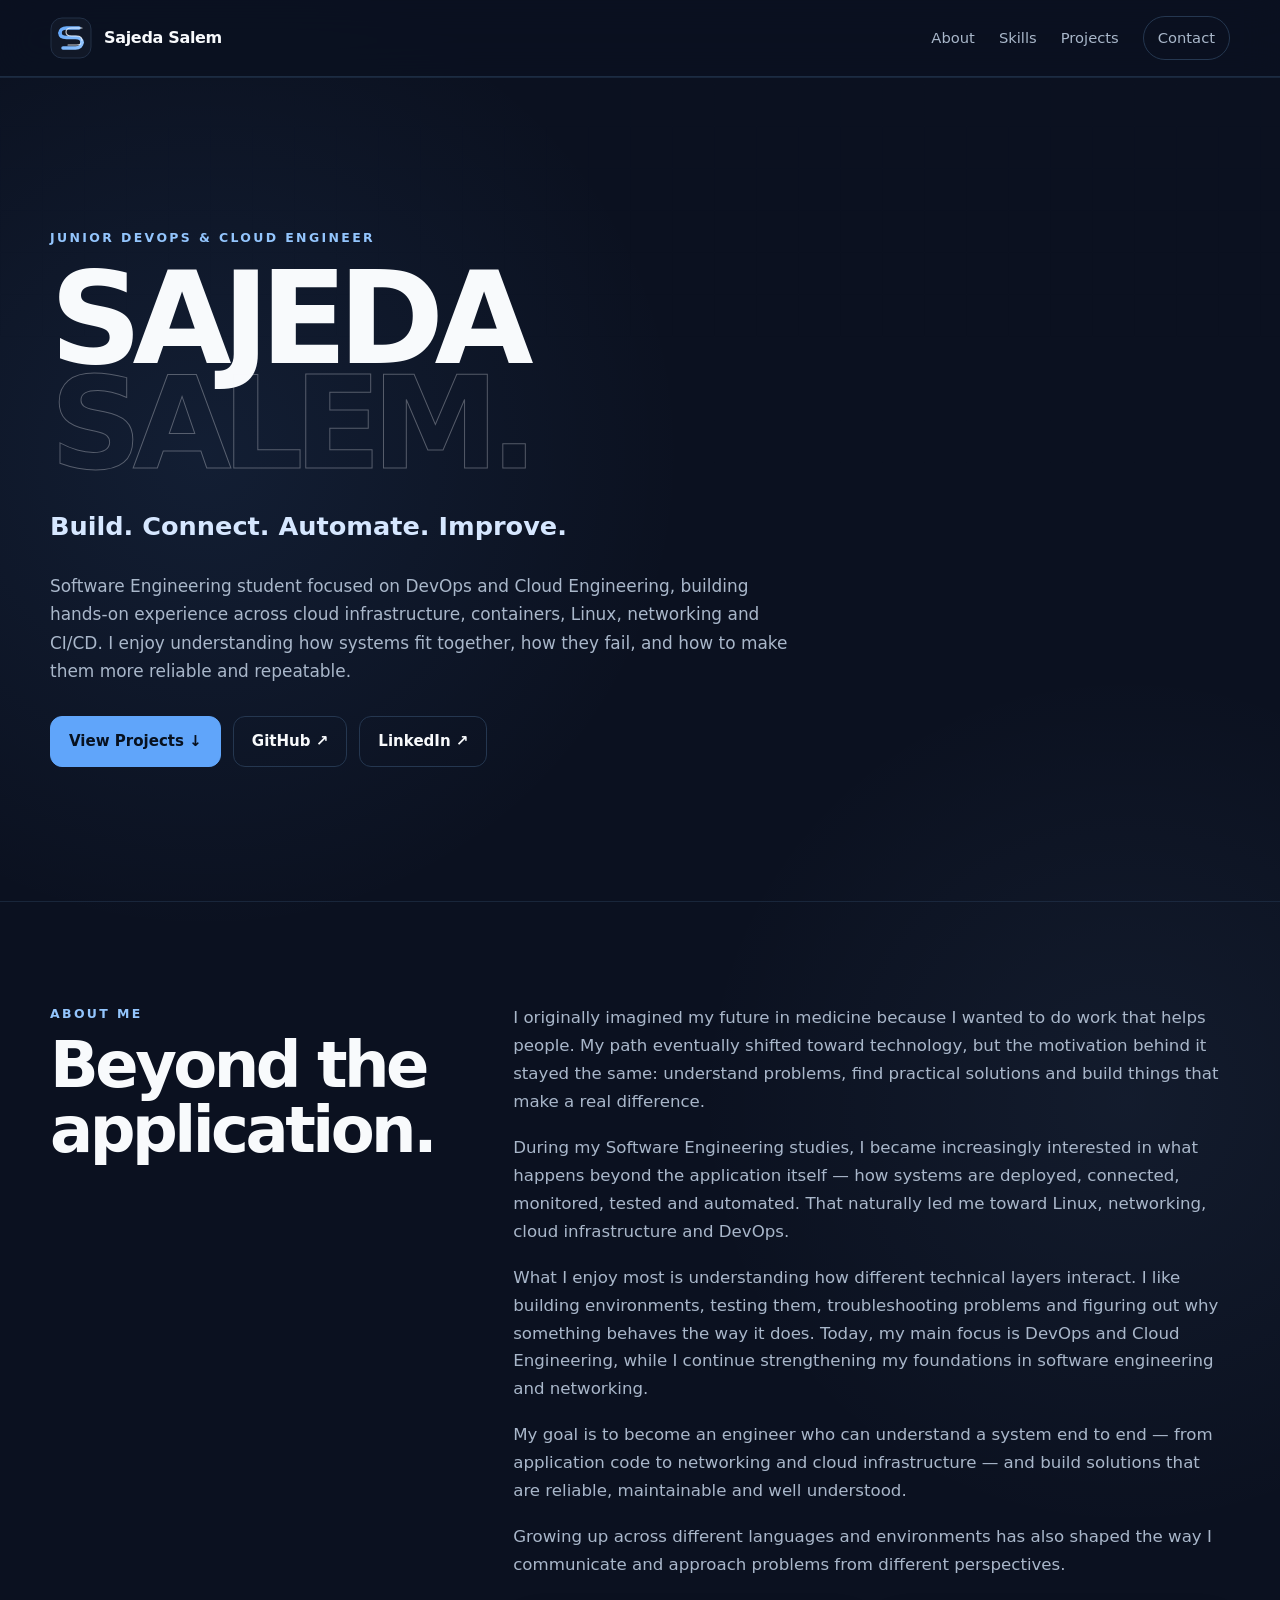
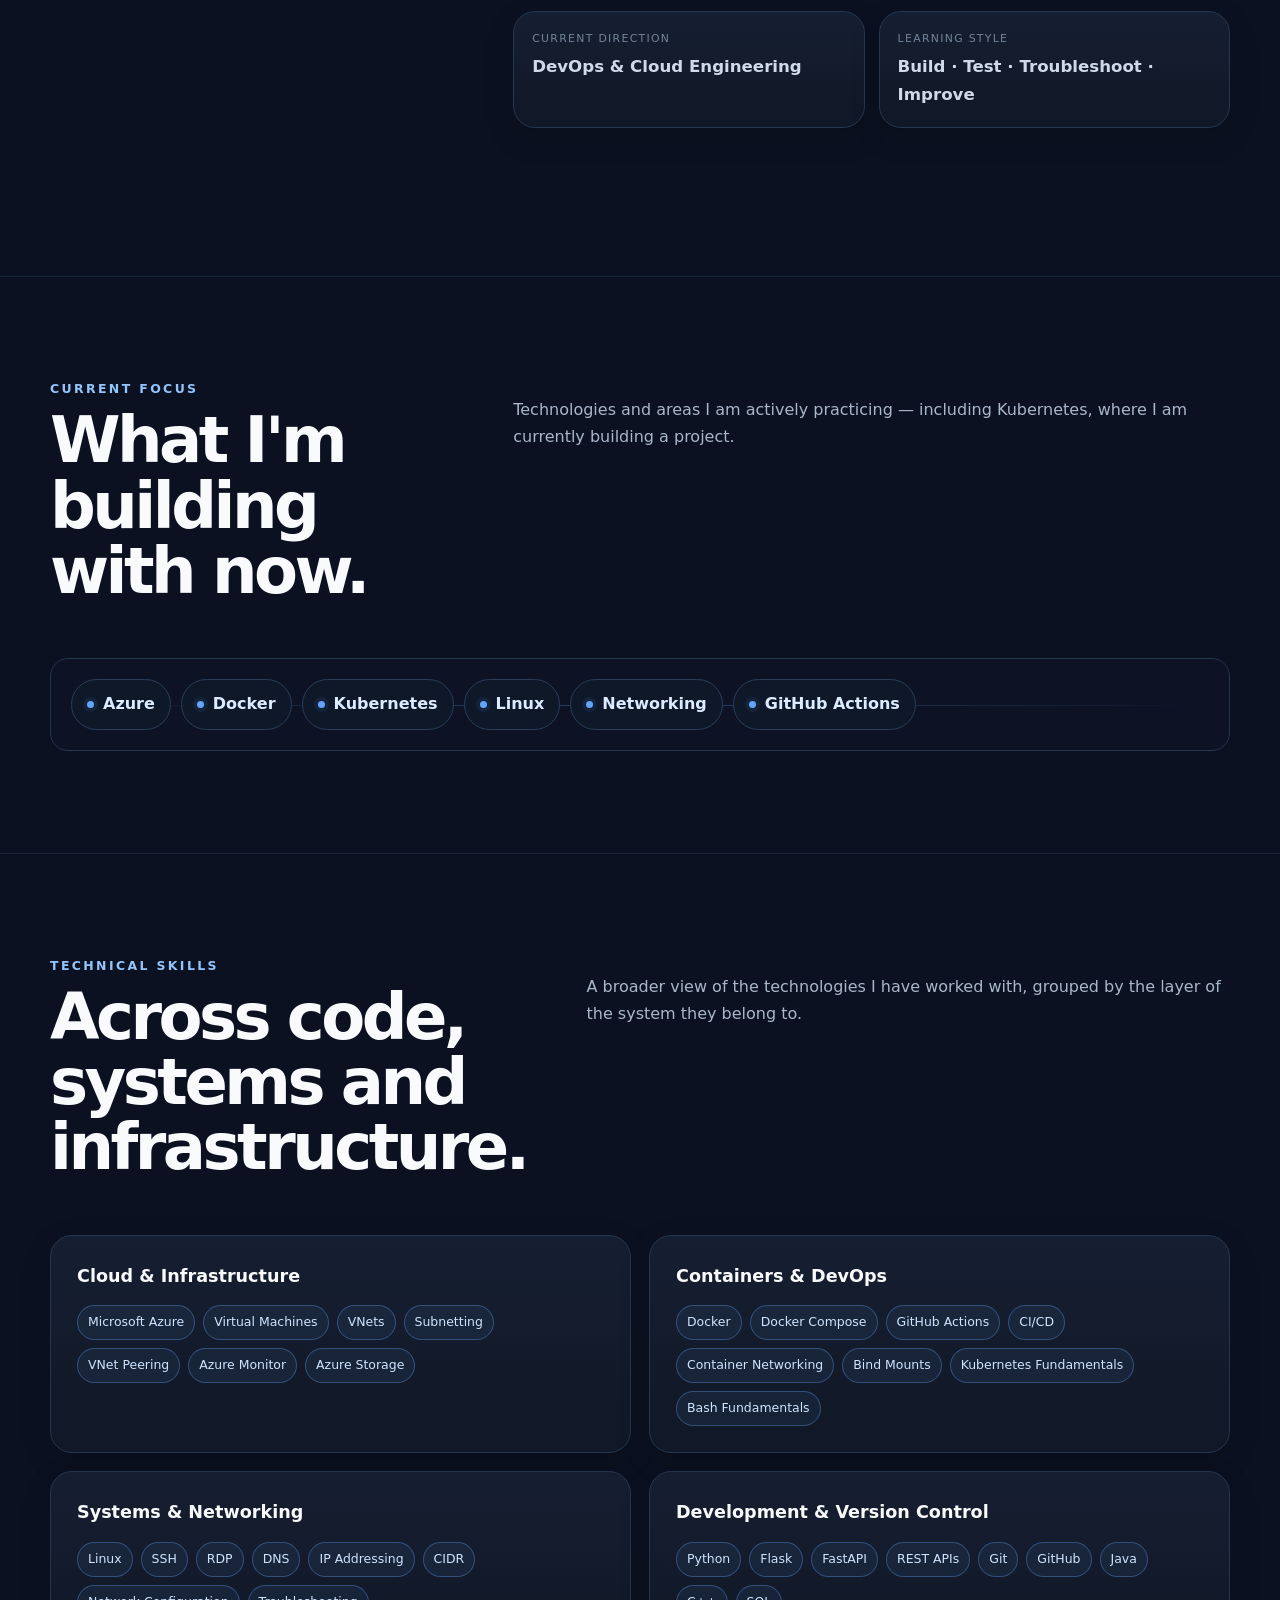
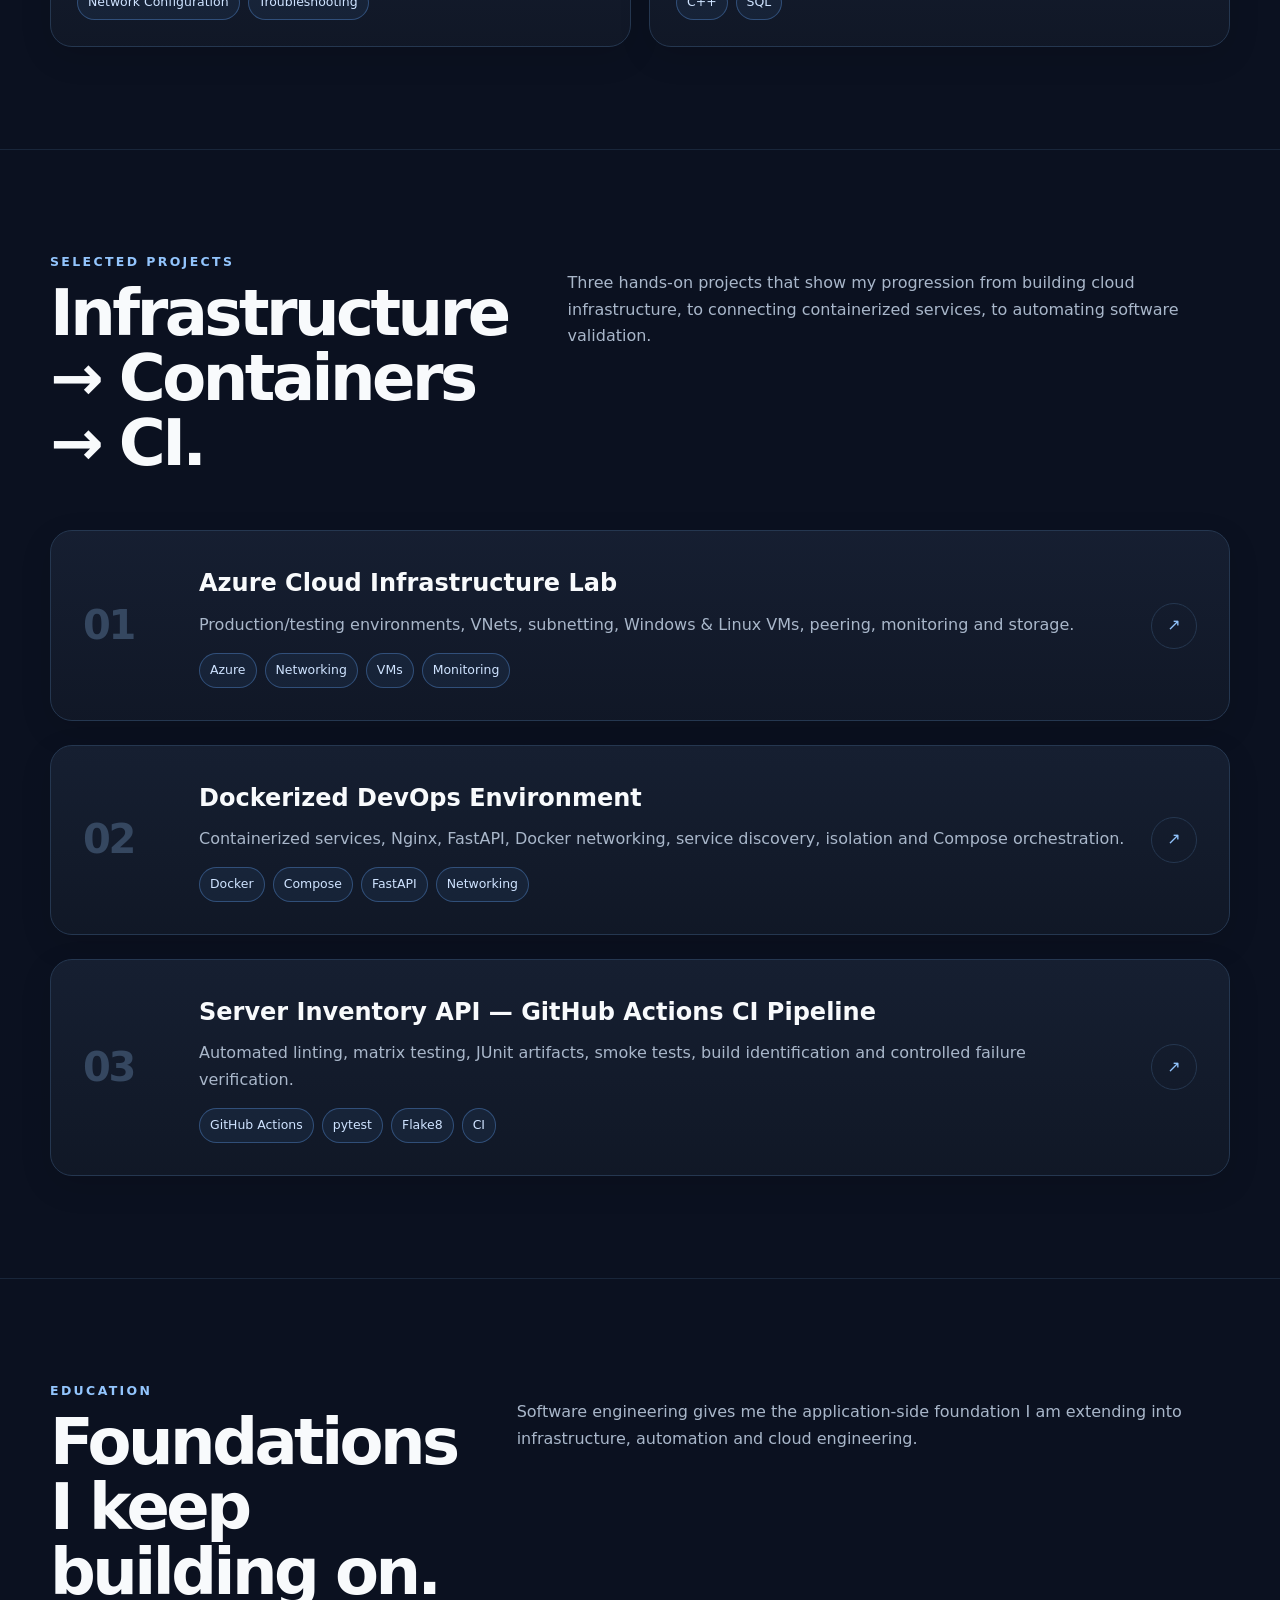
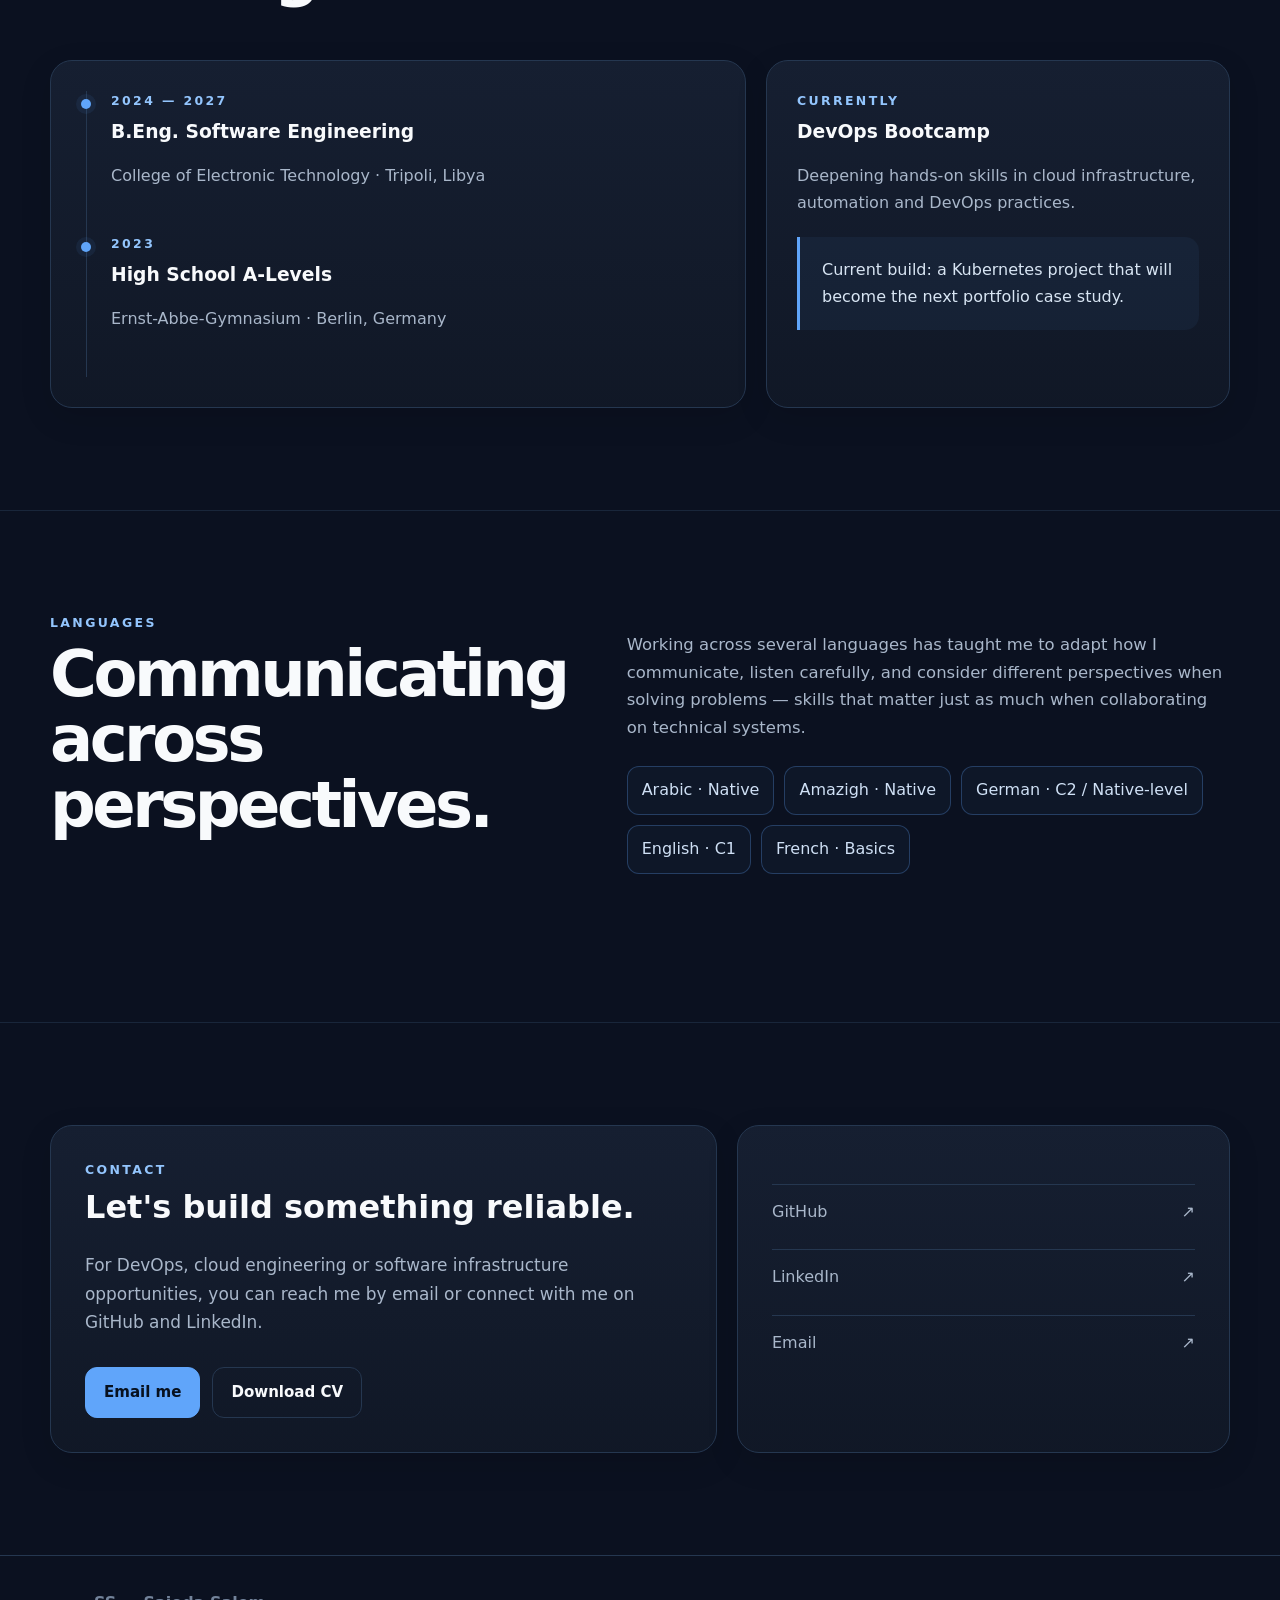
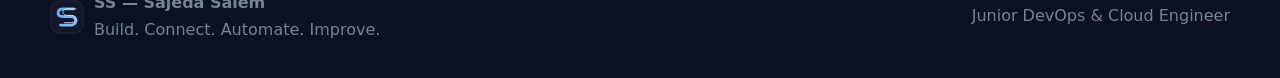
==== sajeda-salem-portfolio/index.html @ 691df9f8 "Add files via upload" ====
<!doctype html><html lang="en"><head>
<meta charset="utf-8"><meta name="viewport" content="width=device-width,initial-scale=1">
<meta name="description" content="Sajeda Salem — Junior DevOps & Cloud Engineer. Azure, Docker, Linux, Networking and GitHub Actions projects.">
<title>Sajeda Salem — Junior DevOps & Cloud Engineer</title>
<link rel="icon" href="assets/ss-logo.svg"><link rel="stylesheet" href="assets/styles.css"></head><body>

<header class="nav"><div class="container nav-inner">
<a class="brand" href=""><img src="assets/ss-logo.svg" alt="SS logo"><span>Sajeda Salem</span></a>
<nav class="nav-links" aria-label="Main navigation">
<a href="#about">About</a><a href="#skills">Skills</a><a href="#projects">Projects</a><a href="#contact" class="nav-cta">Contact</a>
</nav></div></header>

<main>
<section class="hero"><div class="container hero-grid">
<div><div class="eyebrow">Junior DevOps &amp; Cloud Engineer</div><h1>SAJEDA <span>SALEM.</span></h1>
<p class="slogan">Build. Connect. Automate. Improve.</p>
<p class="lead">Software Engineering student focused on DevOps and Cloud Engineering, building hands-on experience across cloud infrastructure, containers, Linux, networking and CI/CD. I enjoy understanding how systems fit together, how they fail, and how to make them more reliable and repeatable.</p>
<div class="actions"><a class="btn btn-primary" href="#projects">View Projects ↓</a><a class="btn btn-secondary" target="_blank" rel="noreferrer" href="https://github.com/SajedaSalem">GitHub ↗</a><a class="btn btn-secondary" target="_blank" rel="noreferrer" href="https://www.linkedin.com/in/sajeda-salem/">LinkedIn ↗</a></div></div>
</div></section>

<section id="about"><div class="container"><div class="section-head reveal">
<div><div class="section-kicker">About me</div><h2>Beyond the application.</h2></div>
<div class="about-copy">
<p>I originally imagined my future in medicine because I wanted to do work that helps people. My path eventually shifted toward technology, but the motivation behind it stayed the same: understand problems, find practical solutions and build things that make a real difference.</p>
<p>During my Software Engineering studies, I became increasingly interested in what happens beyond the application itself — how systems are deployed, connected, monitored, tested and automated. That naturally led me toward Linux, networking, cloud infrastructure and DevOps.</p>
<p>What I enjoy most is understanding how different technical layers interact. I like building environments, testing them, troubleshooting problems and figuring out why something behaves the way it does. Today, my main focus is DevOps and Cloud Engineering, while I continue strengthening my foundations in software engineering and networking.</p>
<p>My goal is to become an engineer who can understand a system end to end — from application code to networking and cloud infrastructure — and build solutions that are reliable, maintainable and well understood.</p>
<p>Growing up across different languages and environments has also shaped the way I communicate and approach problems from different perspectives.</p>
<div class="about-meta"><div class="meta-card"><small>Current direction</small><strong>DevOps &amp; Cloud Engineering</strong></div><div class="meta-card"><small>Learning style</small><strong>Build · Test · Troubleshoot · Improve</strong></div></div>
</div></div></div></section>

<section id="focus"><div class="container">
<div class="section-head reveal"><div><div class="section-kicker">Current focus</div><h2>What I'm building with now.</h2></div><p>Technologies and areas I am actively practicing — including Kubernetes, where I am currently building a project.</p></div>
<div class="focus-track reveal"><span class="focus-pill">Azure</span><span class="focus-pill">Docker</span><span class="focus-pill">Kubernetes</span><span class="focus-pill">Linux</span><span class="focus-pill">Networking</span><span class="focus-pill">GitHub Actions</span></div>
</div></section>

<section id="skills"><div class="container">
<div class="section-head reveal"><div><div class="section-kicker">Technical skills</div><h2>Across code, systems and infrastructure.</h2></div><p>A broader view of the technologies I have worked with, grouped by the layer of the system they belong to.</p></div>
<div class="skills-grid reveal">
<article class="skill-card"><h3>Cloud &amp; Infrastructure</h3><div class="tags"><span class="tag">Microsoft Azure</span><span class="tag">Virtual Machines</span><span class="tag">VNets</span><span class="tag">Subnetting</span><span class="tag">VNet Peering</span><span class="tag">Azure Monitor</span><span class="tag">Azure Storage</span></div></article>
<article class="skill-card"><h3>Containers &amp; DevOps</h3><div class="tags"><span class="tag">Docker</span><span class="tag">Docker Compose</span><span class="tag">GitHub Actions</span><span class="tag">CI/CD</span><span class="tag">Container Networking</span><span class="tag">Bind Mounts</span><span class="tag">Kubernetes Fundamentals</span><span class="tag">Bash Fundamentals</span></div></article>
<article class="skill-card"><h3>Systems &amp; Networking</h3><div class="tags"><span class="tag">Linux</span><span class="tag">SSH</span><span class="tag">RDP</span><span class="tag">DNS</span><span class="tag">IP Addressing</span><span class="tag">CIDR</span><span class="tag">Network Configuration</span><span class="tag">Troubleshooting</span></div></article>
<article class="skill-card"><h3>Development &amp; Version Control</h3><div class="tags"><span class="tag">Python</span><span class="tag">Flask</span><span class="tag">FastAPI</span><span class="tag">REST APIs</span><span class="tag">Git</span><span class="tag">GitHub</span><span class="tag">Java</span><span class="tag">C++</span><span class="tag">SQL</span></div></article>
</div></div></section>

<section id="projects"><div class="container">
<div class="section-head reveal"><div><div class="section-kicker">Selected projects</div><h2>Infrastructure → Containers → CI.</h2></div><p>Three hands-on projects that show my progression from building cloud infrastructure, to connecting containerized services, to automating software validation.</p></div>
<div class="projects-grid reveal">
<a class="project-card" href="projects/azure.html"><div class="project-no">01</div><div><h3>Azure Cloud Infrastructure Lab</h3><p>Production/testing environments, VNets, subnetting, Windows &amp; Linux VMs, peering, monitoring and storage.</p><div class="tags" style="margin-top:14px"><span class="tag">Azure</span><span class="tag">Networking</span><span class="tag">VMs</span><span class="tag">Monitoring</span></div></div><div class="arrow">↗</div></a>
<a class="project-card" href="projects/docker.html"><div class="project-no">02</div><div><h3>Dockerized DevOps Environment</h3><p>Containerized services, Nginx, FastAPI, Docker networking, service discovery, isolation and Compose orchestration.</p><div class="tags" style="margin-top:14px"><span class="tag">Docker</span><span class="tag">Compose</span><span class="tag">FastAPI</span><span class="tag">Networking</span></div></div><div class="arrow">↗</div></a>
<a class="project-card" href="projects/ci.html"><div class="project-no">03</div><div><h3>Server Inventory API — GitHub Actions CI Pipeline</h3><p>Automated linting, matrix testing, JUnit artifacts, smoke tests, build identification and controlled failure verification.</p><div class="tags" style="margin-top:14px"><span class="tag">GitHub Actions</span><span class="tag">pytest</span><span class="tag">Flake8</span><span class="tag">CI</span></div></div><div class="arrow">↗</div></a>
</div></div></section>

<section id="education"><div class="container">
<div class="section-head reveal"><div><div class="section-kicker">Education</div><h2>Foundations I keep building on.</h2></div><p>Software engineering gives me the application-side foundation I am extending into infrastructure, automation and cloud engineering.</p></div>
<div class="edu-grid reveal"><article class="education-card"><div class="timeline">
<div class="timeline-item"><div class="eyebrow">2024 — 2027</div><h3>B.Eng. Software Engineering</h3><p>College of Electronic Technology · Tripoli, Libya</p></div>
<div class="timeline-item"><div class="eyebrow">2023</div><h3>High School A-Levels</h3><p>Ernst-Abbe-Gymnasium · Berlin, Germany</p></div>
</div></article><article class="education-card"><div class="eyebrow">Currently</div><h3>DevOps Bootcamp</h3><p>Deepening hands-on skills in cloud infrastructure, automation and DevOps practices.</p><div class="callout" style="margin-top:20px">Current build: a Kubernetes project that will become the next portfolio case study.</div></article></div>
</div></section>

<section id="languages"><div class="container">
<div class="section-head reveal"><div><div class="section-kicker">Languages</div><h2>Communicating across perspectives.</h2></div><div>
<p class="language-note">Working across several languages has taught me to adapt how I communicate, listen carefully, and consider different perspectives when solving problems — skills that matter just as much when collaborating on technical systems.</p>
<div class="languages"><span class="lang">Arabic · Native</span><span class="lang">Amazigh · Native</span><span class="lang">German · C2 / Native-level</span><span class="lang">English · C1</span><span class="lang">French · Basics</span></div>
</div></div></div></section>

<section id="contact"><div class="container"><div class="contact-grid reveal">
<article class="contact-card"><div class="section-kicker">Contact</div><h3>Let's build something reliable.</h3><p class="lead">For DevOps, cloud engineering or software infrastructure opportunities, you can reach me by email or connect with me on GitHub and LinkedIn.</p><div class="actions"><a class="btn btn-primary" href="mailto:sajedaa.salemm@gmail.com">Email me</a><a class="btn btn-secondary" href="assets/Sajeda-Salem-CV.odt" download>Download CV</a></div></article>
<article class="contact-card"><div class="contact-links"><a class="contact-link" target="_blank" rel="noreferrer" href="https://github.com/SajedaSalem"><span>GitHub</span><span>↗</span></a><a class="contact-link" target="_blank" rel="noreferrer" href="https://www.linkedin.com/in/sajeda-salem/"><span>LinkedIn</span><span>↗</span></a><a class="contact-link" href="mailto:sajedaa.salemm@gmail.com"><span>Email</span><span>↗</span></a></div></article>
</div></div></section>
</main>

<footer class="footer"><div class="container footer-inner">
<div class="footer-brand"><img src="assets/ss-logo.svg" alt=""><div><strong>SS — Sajeda Salem</strong><br><span>Build. Connect. Automate. Improve.</span></div></div>
<div>Junior DevOps &amp; Cloud Engineer</div></div></footer>

<script src="assets/script.js"></script>
<div class="image-lightbox" id="imageLightbox" aria-hidden="true" role="dialog" aria-label="Expanded project screenshot">
  <div class="image-lightbox-dialog">
    <button class="image-lightbox-close" type="button" aria-label="Close image">×</button>
    <img src="" alt="">
    <div class="image-lightbox-caption"></div>
  </div>
</div>
</body></html>
---- sajeda-salem-portfolio/assets/styles.css ----
:root{
  --bg:#0B1120;
  --surface:#111827;
  --surface-2:#172033;
  --surface-3:#0F172A;
  --text:#F8FAFC;
  --text-2:#A9B7CA;
  --muted:#73839A;
  --accent:#60A5FA;
  --accent-soft:#93C5FD;
  --accent-hover:#BFDBFE;
  --link:#7CB7FF;
  --border:#253750;
  --success:#22C55E;
  --danger:#EF4444;
  --shadow:0 24px 70px rgba(0,0,0,.32);
  --radius:22px;
  --max:1180px;
}
*{box-sizing:border-box}
html{scroll-behavior:smooth}
body{
  margin:0;color:var(--text);
  background:
    radial-gradient(circle at 16% 7%,rgba(96,165,250,.09),transparent 30rem),
    radial-gradient(circle at 88% 17%,rgba(147,197,253,.06),transparent 27rem),
    var(--bg);
  font-family:Inter,ui-sans-serif,system-ui,-apple-system,BlinkMacSystemFont,"Segoe UI",sans-serif;
  line-height:1.68
}
body::before{
  content:"";position:fixed;inset:0;pointer-events:none;opacity:.14;
  background-image:linear-gradient(rgba(148,163,184,.05) 1px,transparent 1px),
                   linear-gradient(90deg,rgba(148,163,184,.05) 1px,transparent 1px);
  background-size:42px 42px;mask-image:linear-gradient(to bottom,black,transparent 75%)
}
a{color:inherit;text-decoration:none}
img{max-width:100%;display:block}
code,pre,.mono{font-family:"SFMono-Regular",Consolas,"Liberation Mono",monospace}
.container{width:min(calc(100% - 40px),var(--max));margin-inline:auto}
.nav{position:sticky;top:0;z-index:50;backdrop-filter:blur(18px);background:rgba(11,17,32,.78);border-bottom:1px solid rgba(37,55,80,.72)}
.nav-inner{height:76px;display:flex;align-items:center;justify-content:space-between;gap:24px}
.brand{display:flex;align-items:center;gap:12px;font-weight:800;letter-spacing:-.02em}
.brand img{width:42px;height:42px}
.nav-links{display:flex;align-items:center;gap:24px;color:var(--text-2);font-size:.92rem}
.nav-links a:hover,.footer a:hover{color:var(--accent-soft)}
.nav-cta{border:1px solid var(--border);padding:9px 14px;border-radius:999px}
.nav-cta:hover{border-color:var(--accent);background:rgba(96,165,250,.07)}
.hero{min-height:calc(100vh - 76px);display:grid;align-items:center;padding:72px 0 56px;position:relative;overflow:hidden}
.hero-grid{display:grid;grid-template-columns:minmax(0,900px);gap:40px;align-items:center}
.eyebrow,.section-kicker{font-size:.78rem;text-transform:uppercase;letter-spacing:.19em;color:var(--accent-soft);font-weight:800}
.hero h1{font-size:clamp(4rem,10vw,8.3rem);line-height:.82;letter-spacing:-.075em;margin:18px 0 28px}
.hero h1 span{display:block;color:transparent;-webkit-text-stroke:1px rgba(248,250,252,.3)}
.role{font-size:clamp(1.2rem,2.3vw,1.75rem);font-weight:750;color:var(--accent-soft);margin:0 0 12px}
.slogan{font-size:clamp(1.15rem,2vw,1.6rem);font-weight:750;color:#D6E7FF;margin:0 0 24px}
.lead{max-width:760px;color:var(--text-2);font-size:1.06rem}
.actions{display:flex;flex-wrap:wrap;gap:12px;margin-top:30px}
.btn{display:inline-flex;align-items:center;gap:9px;padding:12px 18px;border-radius:12px;border:1px solid var(--border);font-weight:750;font-size:.94rem;transition:.2s ease}
.btn-primary{background:var(--accent);border-color:var(--accent);color:#07111F}
.btn-primary:hover{background:var(--accent-hover);border-color:var(--accent-hover);transform:translateY(-2px)}
.btn-secondary:hover{border-color:var(--accent);background:rgba(96,165,250,.07);transform:translateY(-2px)}
.hero-mark{position:relative;display:grid;place-items:center}
.hero-mark::before{content:"";position:absolute;width:340px;height:340px;border-radius:50%;background:radial-gradient(circle,rgba(96,165,250,.15),transparent 64%);filter:blur(12px)}
.hero-mark img{width:min(320px,72vw);position:relative;filter:drop-shadow(0 28px 44px rgba(0,0,0,.34))}
.node{position:absolute;width:9px;height:9px;border-radius:50%;background:var(--accent);box-shadow:0 0 24px rgba(96,165,250,.75)}
.n1{top:14%;left:6%}.n2{top:70%;right:5%;background:var(--accent-soft)}
section{padding:102px 0;border-top:1px solid rgba(37,55,80,.55)}
.section-head{display:grid;grid-template-columns:.72fr 1.28fr;gap:60px;margin-bottom:46px;align-items:start}
.section-head h2,.project-hero h1{font-size:clamp(2.4rem,5vw,4.6rem);line-height:1.02;letter-spacing:-.055em;margin:8px 0}
.section-head p{color:var(--text-2);max-width:780px;margin-top:18px}
.about-copy{font-size:1.04rem;color:#CFD9E8}
.about-copy p{margin:0 0 18px}
.about-meta{display:grid;grid-template-columns:repeat(2,1fr);gap:14px;margin-top:32px}
.meta-card,.skill-card,.project-card,.education-card,.contact-card,.info-card,.yaml-card,.evidence,.decision-card,.case-block{
  background:linear-gradient(180deg,rgba(23,32,51,.9),rgba(17,24,39,.9));
  border:1px solid var(--border);border-radius:var(--radius);box-shadow:0 10px 32px rgba(0,0,0,.12)
}
.meta-card{padding:18px}.meta-card small{display:block;color:var(--muted);text-transform:uppercase;letter-spacing:.12em;font-size:.68rem}.meta-card strong{display:block;margin-top:5px}
.focus-track{position:relative;display:flex;gap:10px;flex-wrap:wrap;padding:20px;border:1px solid var(--border);border-radius:18px;background:rgba(15,23,42,.6)}
.focus-track::before{content:"";position:absolute;left:28px;right:28px;top:50%;height:1px;background:linear-gradient(90deg,transparent,rgba(96,165,250,.32),transparent);z-index:0}
.focus-pill{position:relative;z-index:1;display:inline-flex;align-items:center;gap:9px;padding:11px 15px;border-radius:999px;background:#0E1829;border:1px solid #2A3E5B;font-weight:780;color:#DCEBFF}
.focus-pill::before{content:"";width:7px;height:7px;border-radius:50%;background:var(--accent);box-shadow:0 0 0 4px rgba(96,165,250,.08)}
.focus-pill:hover{border-color:var(--accent);background:#122039}
.skills-grid{display:grid;grid-template-columns:repeat(2,1fr);gap:18px}
.skill-card{padding:26px}.skill-card h3{margin:0 0 14px;font-size:1.1rem}
.tags{display:flex;flex-wrap:wrap;gap:8px}
.tag{border:1px solid rgba(96,165,250,.34);color:#CFE3FF;border-radius:999px;padding:6px 10px;font-size:.78rem;background:rgba(96,165,250,.07)}
.projects-grid{display:grid;gap:24px}
.project-card{padding:32px;display:grid;grid-template-columns:90px 1fr auto;gap:26px;align-items:center;transition:.22s}
.project-card:hover{border-color:var(--accent);transform:translateY(-3px);background:#162033}
.project-no{font-size:2.5rem;color:#354760;font-weight:900;letter-spacing:-.06em}
.project-card h3{font-size:1.5rem;margin:0 0 8px}.project-card p{color:var(--text-2);margin:0}
.arrow{width:46px;height:46px;border:1px solid var(--border);border-radius:50%;display:grid;place-items:center;color:var(--accent-soft)}
.edu-grid{display:grid;grid-template-columns:1.2fr .8fr;gap:20px}
.education-card{padding:30px}.education-card h3{margin:4px 0}.education-card p{color:var(--text-2)}
.timeline{border-left:1px solid var(--border);padding-left:24px;margin-left:5px}
.timeline-item{position:relative;padding:0 0 28px}.timeline-item::before{content:"";position:absolute;left:-30px;top:8px;width:10px;height:10px;border-radius:50%;background:var(--accent);box-shadow:0 0 0 5px rgba(96,165,250,.08)}
.languages{display:flex;gap:10px;flex-wrap:wrap}
.lang{padding:10px 14px;border:1px solid rgba(96,165,250,.28);border-radius:12px;color:#CFE0F5;background:rgba(96,165,250,.04)}
.language-note{max-width:800px;color:var(--text-2);font-size:1.03rem;margin-bottom:24px}
.contact-grid{display:grid;grid-template-columns:1.15fr .85fr;gap:20px}
.contact-card{padding:34px}.contact-card h3{font-size:2rem;margin:0 0 12px}
.contact-links{display:grid;gap:10px;margin-top:24px}
.contact-link{display:flex;justify-content:space-between;align-items:center;border-top:1px solid var(--border);padding:14px 0;color:var(--text-2)}
.contact-link:hover{color:var(--accent-soft)}
.footer{padding:34px 0;border-top:1px solid var(--border);color:var(--muted)}
.footer-inner{display:flex;justify-content:space-between;align-items:center;gap:24px;flex-wrap:wrap}
.footer-brand{display:flex;align-items:center;gap:10px}.footer-brand img{width:34px}
.project-hero{padding:82px 0 58px}.project-hero .lede{max-width:860px;color:var(--text-2);font-size:1.08rem}
.breadcrumb{color:var(--muted);font-size:.88rem;margin-bottom:18px}.breadcrumb a:hover{color:var(--accent-soft)}
.project-actions{display:flex;gap:10px;flex-wrap:wrap;margin-top:26px}
.architecture,.diagram-frame{margin-top:44px;padding:28px;border:1px solid var(--border);border-radius:var(--radius);background:linear-gradient(180deg,rgba(17,24,39,.85),rgba(15,23,42,.72))}
.diagram-frame img{width:100%;border-radius:16px;border:1px solid rgba(37,55,80,.8);background:#0F172A}
.diagram-caption{color:var(--muted);font-size:.83rem;margin-top:12px}
.arch-flow{display:flex;align-items:center;gap:14px;flex-wrap:wrap;justify-content:center}
.arch-node{min-width:150px;padding:18px;border:1px solid var(--border);border-radius:14px;background:#0F172A;text-align:center}
.arch-node strong{display:block}.arch-node small{color:var(--muted)}.connector{color:var(--accent-soft);font-weight:900}
.grid-2{display:grid;grid-template-columns:repeat(2,1fr);gap:20px}.grid-3{display:grid;grid-template-columns:repeat(3,1fr);gap:16px}
.info-card,.decision-card{padding:24px}.info-card p,.decision-card p{color:var(--text-2);margin-bottom:0}
.case-block{padding:30px;margin:22px 0}
.case-block h3{font-size:1.55rem;margin:6px 0 10px}
.case-block h4{font-size:1rem;margin:22px 0 8px;color:#DCE8F8}
.case-block p{color:var(--text-2)}
.case-layout{display:grid;grid-template-columns:1.15fr .85fr;gap:26px;align-items:start}
.practice-panel{padding:18px;border:1px solid #2B4160;border-radius:16px;background:rgba(9,16,28,.55)}
.practice-label{font-size:.72rem;text-transform:uppercase;letter-spacing:.14em;color:var(--accent-soft);font-weight:800;margin-bottom:10px}
.practice-list{margin:0;padding-left:18px;color:#C9D8EB}
.practice-list li{margin:6px 0}
.code-inline{display:block;margin:10px 0;padding:11px 13px;border-radius:10px;background:#09101C;border:1px solid #24364D;color:#CDE4FF}
.yaml-card{overflow:hidden;margin:20px 0}
.yaml-head{display:flex;align-items:center;justify-content:space-between;padding:14px 16px;border-bottom:1px solid var(--border);background:#0C1424;gap:18px}
.yaml-file{display:flex;align-items:center;gap:10px;min-width:0}.yaml-dot{width:9px;height:9px;border-radius:50%;background:var(--accent)}
.yaml-path{font-size:.8rem;color:var(--muted);overflow:hidden;text-overflow:ellipsis;white-space:nowrap}
.yaml-actions{display:flex;gap:8px;flex-shrink:0}
.mini-btn{padding:7px 9px;border:1px solid var(--border);border-radius:9px;font-size:.75rem;color:var(--text-2)}
.mini-btn:hover{border-color:var(--accent);color:var(--accent-soft)}
pre{margin:0;padding:20px;overflow:auto;background:#09101C;color:#CDE7F5;font-size:.84rem;line-height:1.7}
details.evidence{overflow:hidden;margin:16px 0;background:rgba(15,23,42,.72)}
details.evidence summary{cursor:pointer;padding:18px 20px;font-weight:800;list-style:none;display:flex;justify-content:space-between;align-items:center}
details.evidence summary::-webkit-details-marker{display:none}
details.evidence summary::after{content:"+";color:var(--accent-soft);font-size:1.3rem}
details.evidence[open] summary::after{content:"–"}
.evidence-body{padding:0 20px 20px;color:var(--text-2)}
.placeholder{min-height:220px;border:1px dashed #334B6C;border-radius:14px;display:grid;place-items:center;text-align:center;background:repeating-linear-gradient(135deg,rgba(15,23,42,.6),rgba(15,23,42,.6) 12px,rgba(17,24,39,.55) 12px,rgba(17,24,39,.55) 24px);color:var(--muted);padding:30px}
.failure-flow{display:grid;grid-template-columns:1fr 58px 1fr 58px 1fr;align-items:center;gap:8px;margin:28px 0}
.failure-step{padding:18px;border:1px solid var(--border);border-radius:14px;background:#0F172A;text-align:center}
.failure-step.bad{border-color:rgba(239,68,68,.5);box-shadow:0 0 36px rgba(239,68,68,.08)}
.failure-arrow{text-align:center;color:var(--accent-soft)}
.metric{font-size:2rem;font-weight:900;color:var(--accent-soft);letter-spacing:-.05em}
.table-wrap{overflow-x:auto;border:1px solid var(--border);border-radius:16px}
table{width:100%;border-collapse:collapse;min-width:640px;background:rgba(17,24,39,.55)}
th,td{padding:14px 16px;border-bottom:1px solid var(--border);text-align:left}
th{color:#DCE8F8;font-size:.82rem;text-transform:uppercase;letter-spacing:.08em}
td{color:var(--text-2)}tr:last-child td{border-bottom:0}
.callout{padding:20px 22px;border-left:3px solid var(--accent);background:rgba(96,165,250,.055);border-radius:0 14px 14px 0;color:#D8E5F3}
.reveal{opacity:0;transform:translateY(18px);transition:.55s ease}.reveal.visible{opacity:1;transform:none}
@media(max-width:920px){
  .hero-grid,.section-head,.edu-grid,.contact-grid,.case-layout{grid-template-columns:1fr}
  .hero-mark{display:none}.project-card{grid-template-columns:64px 1fr}.project-card .arrow{display:none}
  .grid-3{grid-template-columns:1fr}.failure-flow{grid-template-columns:1fr}.failure-arrow{transform:rotate(90deg)}
}
@media(max-width:680px){
  .container{width:min(calc(100% - 28px),var(--max))}
  .nav-links a:not(.nav-cta){display:none}.hero{min-height:auto;padding-top:78px}.hero h1{font-size:clamp(3.7rem,20vw,6.4rem)}
  section{padding:78px 0}.section-head{gap:16px}.about-meta,.skills-grid,.grid-2{grid-template-columns:1fr}
  .project-card{grid-template-columns:1fr;gap:10px}.project-no{font-size:1.4rem}
  .yaml-head{align-items:flex-start;flex-direction:column}.yaml-actions{width:100%;flex-wrap:wrap}
}


.evidence-image{
  width:100%;margin-top:14px;border-radius:14px;border:1px solid var(--border);
  background:#0F172A;box-shadow:0 16px 34px rgba(0,0,0,.18)
}
.evidence-caption{margin-top:9px;color:var(--muted);font-size:.82rem}
.missing-image{
  min-height:150px;display:grid;place-items:center;text-align:center;padding:22px;
  border:1px dashed #334B6C;border-radius:14px;color:var(--muted);
  background:rgba(15,23,42,.55)
}


/* Expandable evidence + click-to-zoom lightbox */
.evidence-body{
  padding:0 20px 24px;
}
.evidence-grid{
  display:grid;
  grid-template-columns:repeat(2,minmax(0,1fr));
  gap:18px;
}
.evidence-grid-wide{
  grid-template-columns:minmax(280px,.8fr) minmax(480px,1.4fr);
}
.evidence-figure{
  margin:0;
}
.evidence-image.zoomable{
  cursor:zoom-in;
  transition:transform .2s ease,border-color .2s ease,box-shadow .2s ease;
}
.evidence-image.zoomable:hover{
  transform:translateY(-2px);
  border-color:var(--accent);
  box-shadow:0 18px 40px rgba(0,0,0,.28);
}
.image-lightbox{
  position:fixed;
  inset:0;
  z-index:9999;
  display:none;
  align-items:center;
  justify-content:center;
  padding:28px;
  background:rgba(3,8,18,.92);
  backdrop-filter:blur(10px);
}
.image-lightbox.open{
  display:flex;
}
.image-lightbox-dialog{
  position:relative;
  width:min(96vw,1600px);
  max-height:94vh;
  display:flex;
  flex-direction:column;
  align-items:center;
  gap:12px;
}
.image-lightbox img{
  max-width:96vw;
  max-height:84vh;
  width:auto;
  height:auto;
  object-fit:contain;
  border-radius:14px;
  border:1px solid #314766;
  box-shadow:0 26px 80px rgba(0,0,0,.55);
  background:#07101D;
}
.image-lightbox-caption{
  max-width:1100px;
  color:#D7E5F8;
  text-align:center;
  font-size:.92rem;
}
.image-lightbox-close{
  position:absolute;
  right:0;
  top:-46px;
  width:38px;
  height:38px;
  border-radius:999px;
  border:1px solid #415978;
  background:#0D1728;
  color:#F8FAFC;
  font-size:1.35rem;
  cursor:pointer;
}
.image-lightbox-close:hover{
  border-color:var(--accent);
  color:var(--accent-hover);
}
body.lightbox-open{
  overflow:hidden;
}
@media(max-width:900px){
  .evidence-grid,
  .evidence-grid-wide{
    grid-template-columns:1fr;
  }
}


.evidence-figure{
  position:relative;
}
.evidence-figure::after{
  content:"Click to enlarge";
  position:absolute;
  right:12px;
  top:12px;
  padding:6px 9px;
  border-radius:999px;
  background:rgba(7,17,31,.82);
  border:1px solid rgba(147,197,253,.28);
  color:#D9E9FF;
  font-size:.72rem;
  pointer-events:none;
  opacity:0;
  transform:translateY(-4px);
  transition:.18s ease;
}
.evidence-figure:hover::after{
  opacity:1;
  transform:none;
}
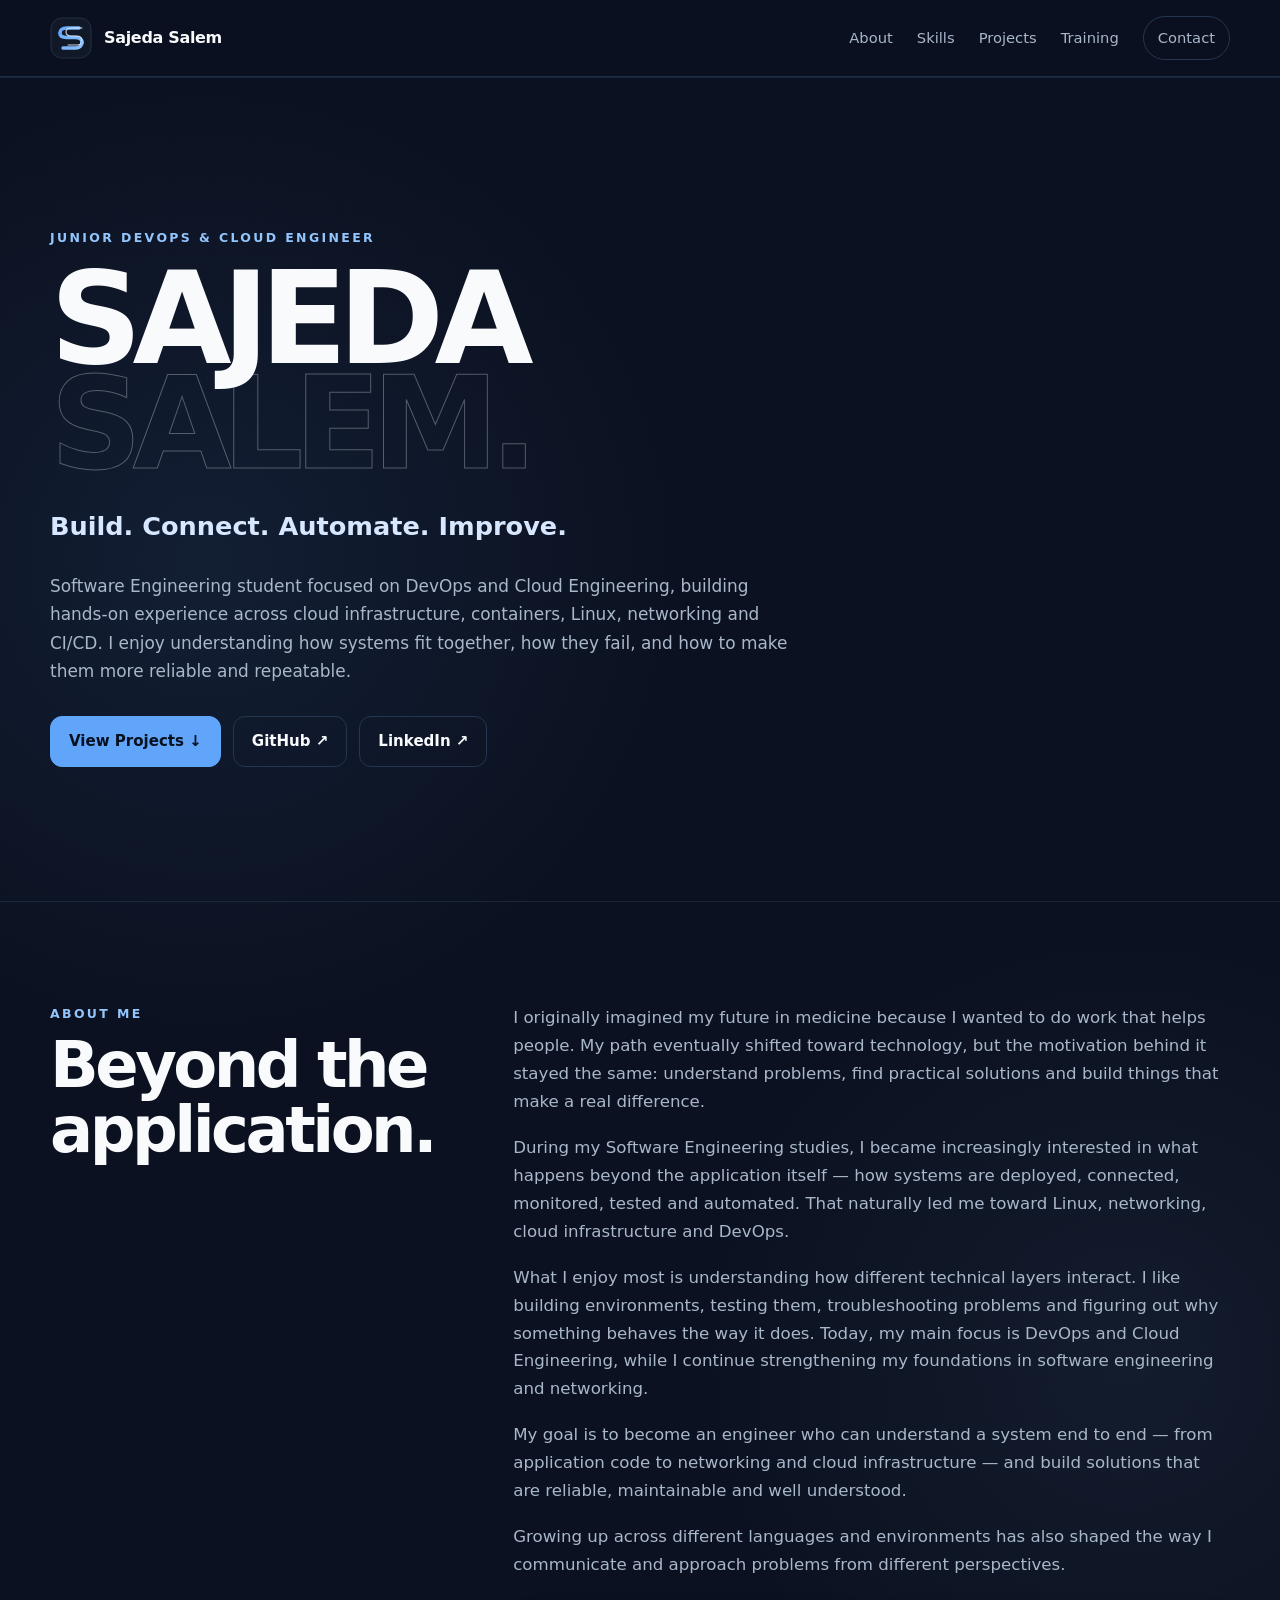
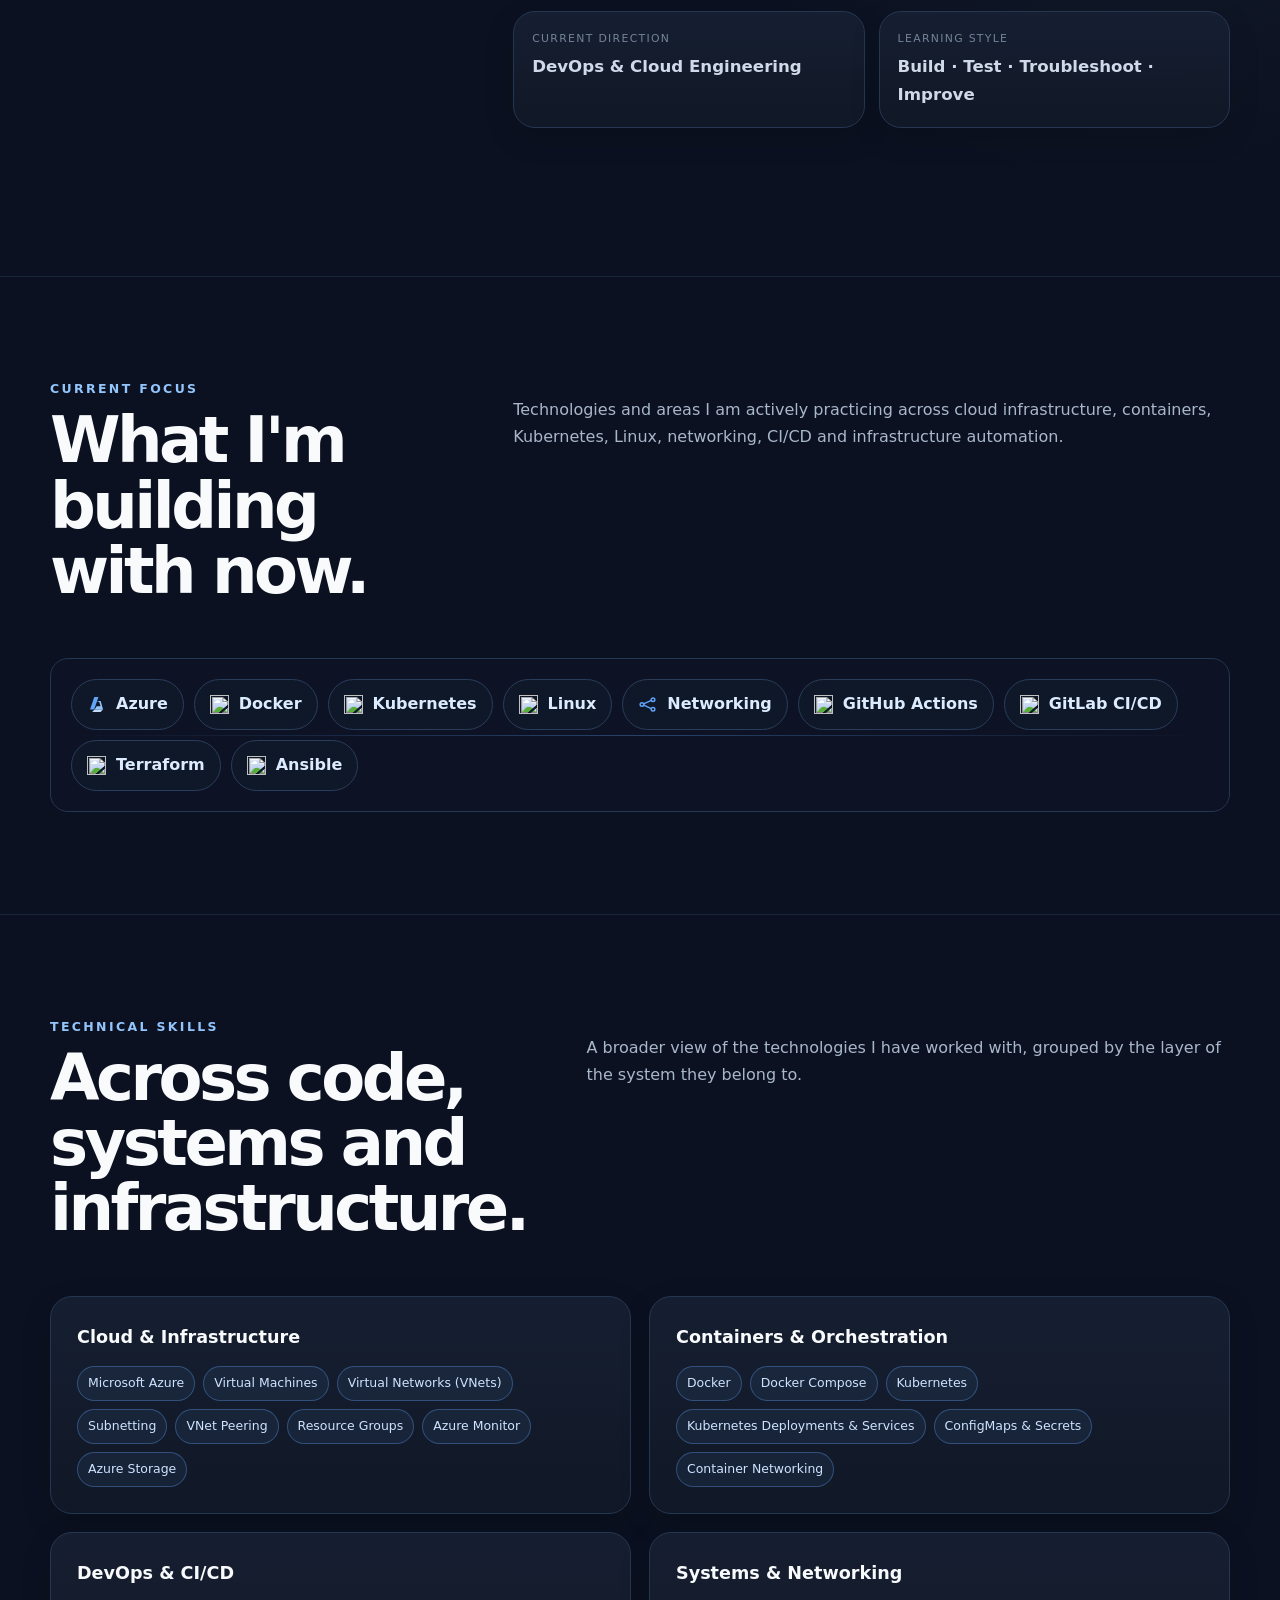
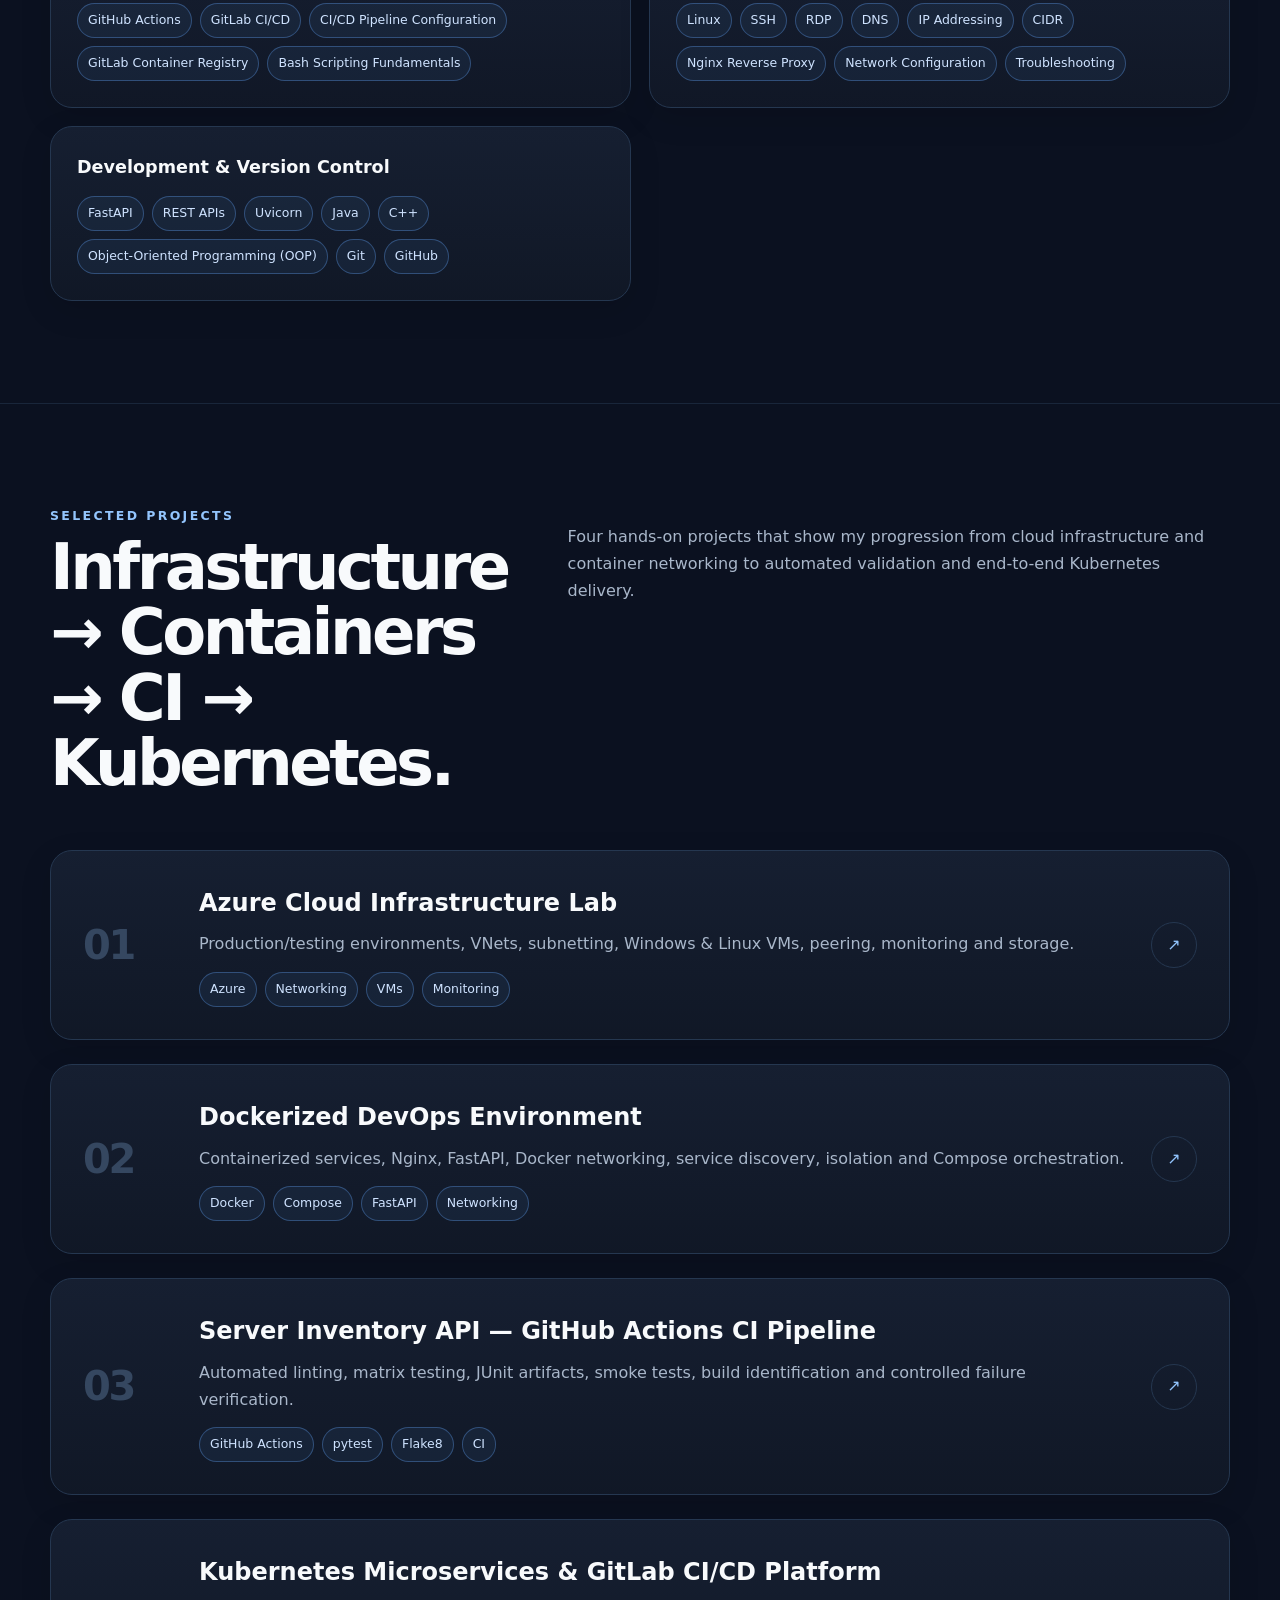
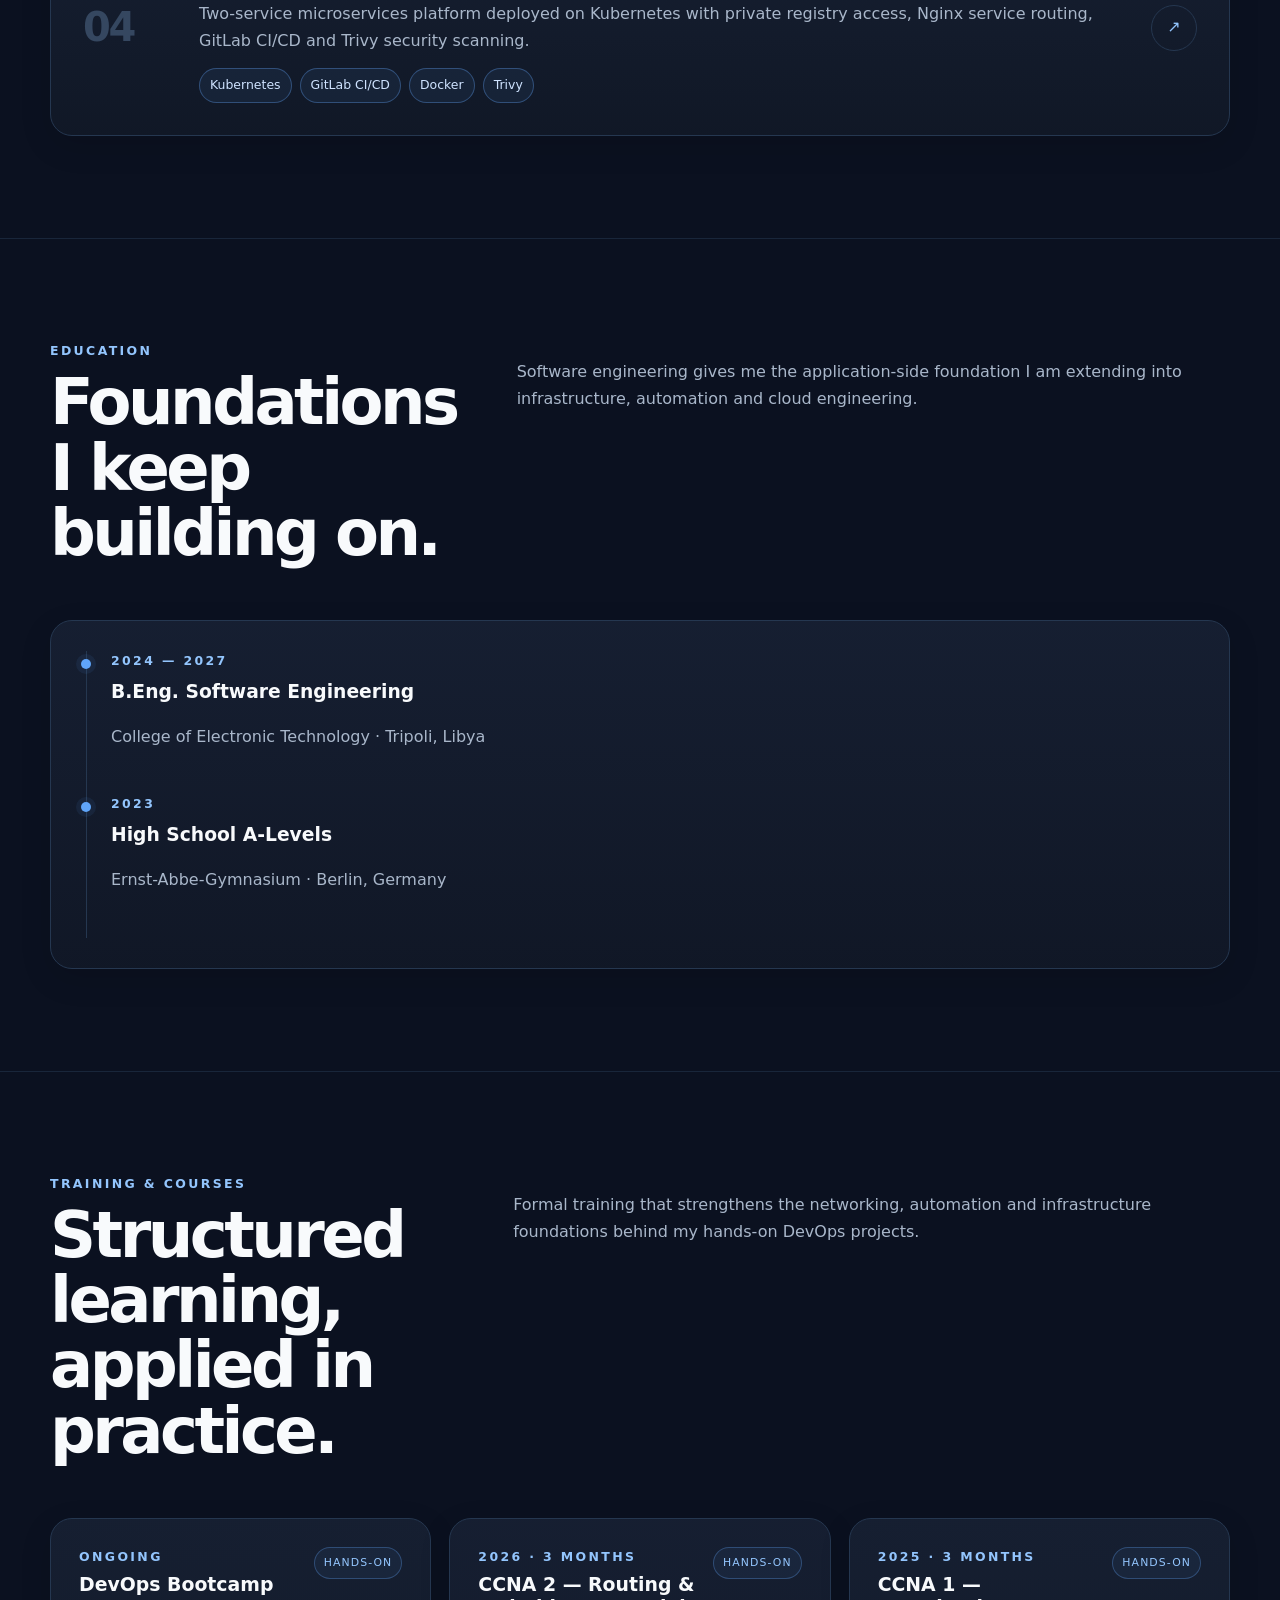
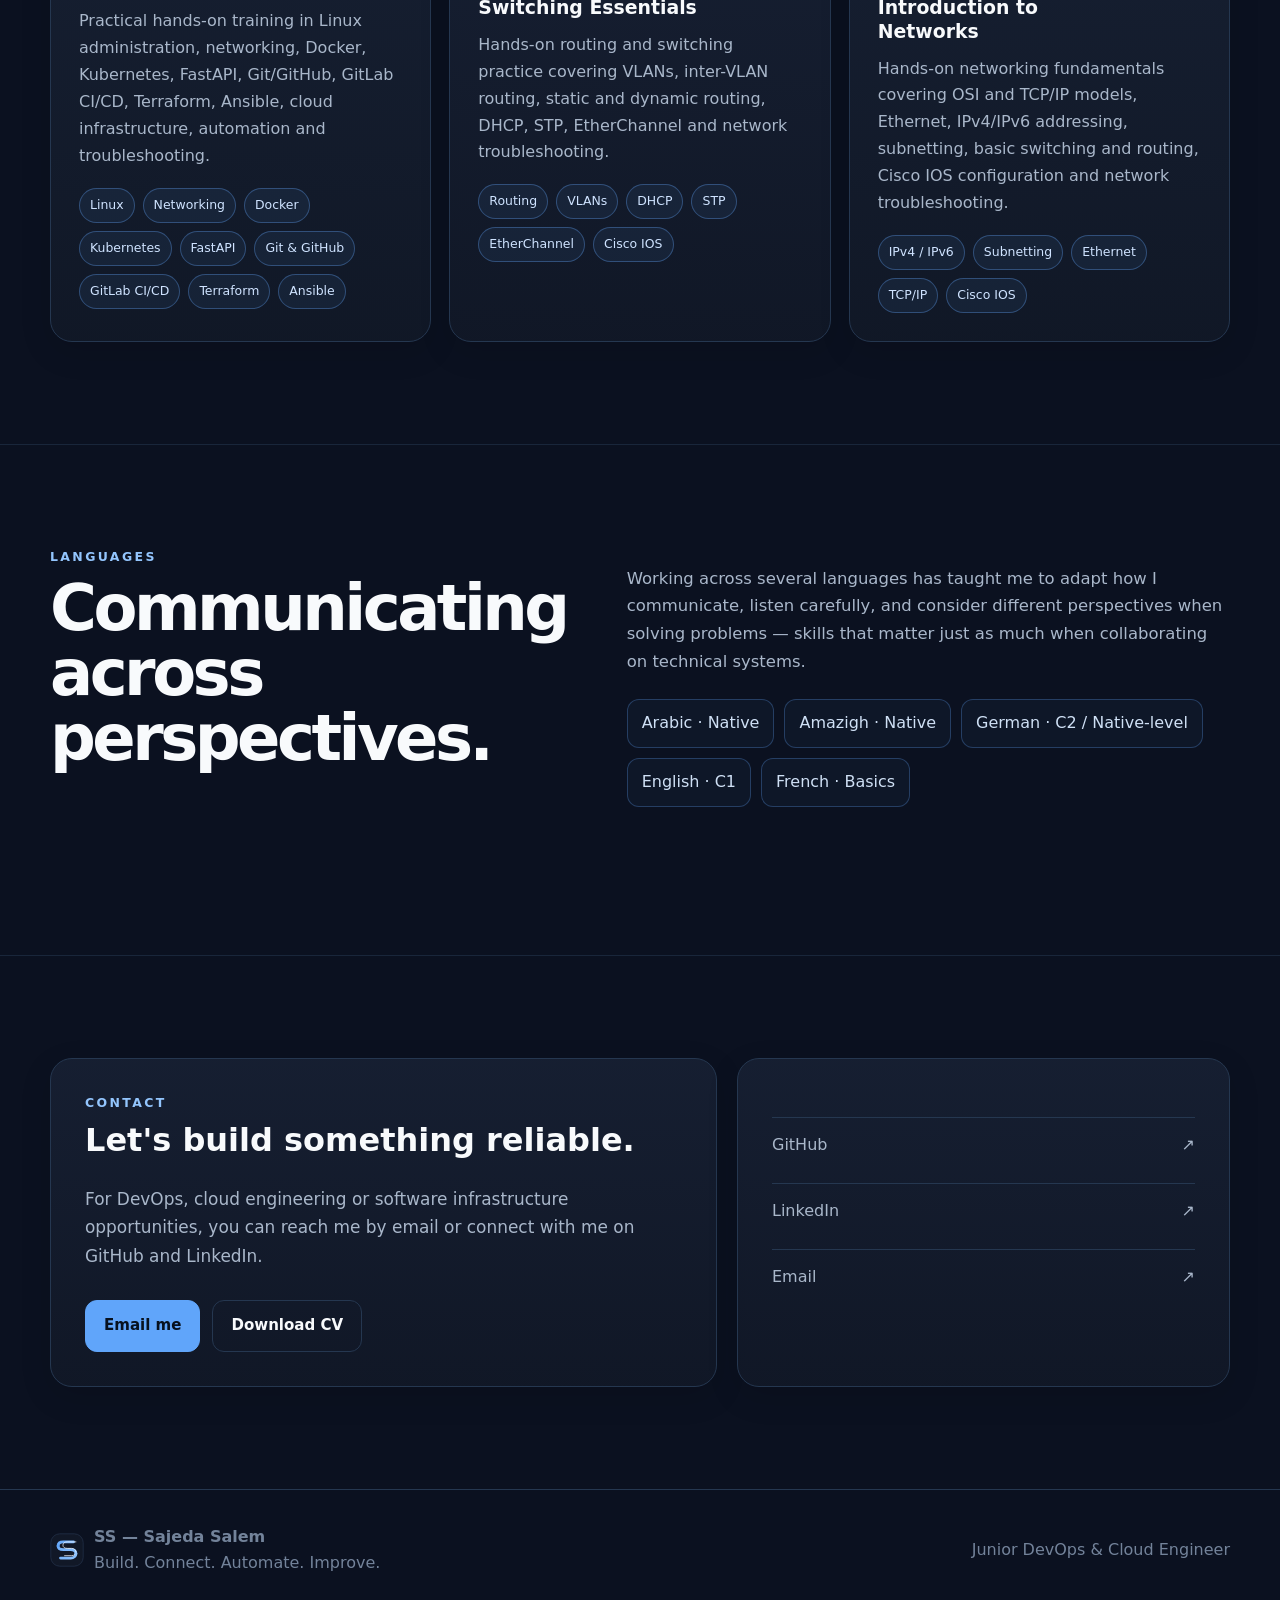
==== commit 9b59b677: "Add files via upload Update portfolio with Kubernetes project and training" ====
--- a/sajeda-salem-portfolio/index.html
+++ b/sajeda-salem-portfolio/index.html
@@ -1,13 +1,13 @@
 <!doctype html><html lang="en"><head>
 <meta charset="utf-8"><meta name="viewport" content="width=device-width,initial-scale=1">
-<meta name="description" content="Sajeda Salem — Junior DevOps & Cloud Engineer. Azure, Docker, Linux, Networking and GitHub Actions projects.">
+<meta name="description" content="Sajeda Salem — Junior DevOps & Cloud Engineer. Azure, Docker, Kubernetes, Linux, Networking, GitHub Actions and GitLab CI/CD projects.">
 <title>Sajeda Salem — Junior DevOps & Cloud Engineer</title>
 <link rel="icon" href="assets/ss-logo.svg"><link rel="stylesheet" href="assets/styles.css"></head><body>
 
 <header class="nav"><div class="container nav-inner">
 <a class="brand" href=""><img src="assets/ss-logo.svg" alt="SS logo"><span>Sajeda Salem</span></a>
 <nav class="nav-links" aria-label="Main navigation">
-<a href="#about">About</a><a href="#skills">Skills</a><a href="#projects">Projects</a><a href="#contact" class="nav-cta">Contact</a>
+<a href="#about">About</a><a href="#skills">Skills</a><a href="#projects">Projects</a><a href="#training">Training</a><a href="#contact" class="nav-cta">Contact</a>
 </nav></div></header>
 
 <main>
@@ -30,35 +30,56 @@
 </div></div></div></section>
 
 <section id="focus"><div class="container">
-<div class="section-head reveal"><div><div class="section-kicker">Current focus</div><h2>What I'm building with now.</h2></div><p>Technologies and areas I am actively practicing — including Kubernetes, where I am currently building a project.</p></div>
-<div class="focus-track reveal"><span class="focus-pill">Azure</span><span class="focus-pill">Docker</span><span class="focus-pill">Kubernetes</span><span class="focus-pill">Linux</span><span class="focus-pill">Networking</span><span class="focus-pill">GitHub Actions</span></div>
+<div class="section-head reveal"><div><div class="section-kicker">Current focus</div><h2>What I'm building with now.</h2></div><p>Technologies and areas I am actively practicing across cloud infrastructure, containers, Kubernetes, Linux, networking, CI/CD and infrastructure automation.</p></div>
+<div class="focus-track reveal">
+<span class="focus-pill"><img class="focus-icon" src="assets/azure-logo.svg" alt="" aria-hidden="true">Azure</span>
+<span class="focus-pill"><img class="focus-icon" src="https://cdn.simpleicons.org/docker/60A5FA" alt="" aria-hidden="true">Docker</span>
+<span class="focus-pill"><img class="focus-icon" src="https://cdn.simpleicons.org/kubernetes/60A5FA" alt="" aria-hidden="true">Kubernetes</span>
+<span class="focus-pill"><img class="focus-icon" src="https://cdn.simpleicons.org/linux/60A5FA" alt="" aria-hidden="true">Linux</span>
+<span class="focus-pill"><svg class="focus-icon focus-icon-stroke" viewBox="0 0 24 24" fill="none" aria-hidden="true"><circle cx="5" cy="12" r="2.3"/><circle cx="19" cy="6" r="2.3"/><circle cx="19" cy="18" r="2.3"/><path d="M7.2 11.1 16.7 6.9M7.2 12.9l9.5 4.2"/></svg>Networking</span>
+<span class="focus-pill"><img class="focus-icon" src="https://cdn.simpleicons.org/githubactions/60A5FA" alt="" aria-hidden="true">GitHub Actions</span>
+<span class="focus-pill"><img class="focus-icon" src="https://cdn.simpleicons.org/gitlab/60A5FA" alt="" aria-hidden="true">GitLab CI/CD</span>
+<span class="focus-pill"><img class="focus-icon" src="https://cdn.simpleicons.org/terraform/60A5FA" alt="" aria-hidden="true">Terraform</span>
+<span class="focus-pill"><img class="focus-icon" src="https://cdn.simpleicons.org/ansible/60A5FA" alt="" aria-hidden="true">Ansible</span>
+</div>
 </div></section>
 
 <section id="skills"><div class="container">
 <div class="section-head reveal"><div><div class="section-kicker">Technical skills</div><h2>Across code, systems and infrastructure.</h2></div><p>A broader view of the technologies I have worked with, grouped by the layer of the system they belong to.</p></div>
 <div class="skills-grid reveal">
-<article class="skill-card"><h3>Cloud &amp; Infrastructure</h3><div class="tags"><span class="tag">Microsoft Azure</span><span class="tag">Virtual Machines</span><span class="tag">VNets</span><span class="tag">Subnetting</span><span class="tag">VNet Peering</span><span class="tag">Azure Monitor</span><span class="tag">Azure Storage</span></div></article>
-<article class="skill-card"><h3>Containers &amp; DevOps</h3><div class="tags"><span class="tag">Docker</span><span class="tag">Docker Compose</span><span class="tag">GitHub Actions</span><span class="tag">CI/CD</span><span class="tag">Container Networking</span><span class="tag">Bind Mounts</span><span class="tag">Kubernetes Fundamentals</span><span class="tag">Bash Fundamentals</span></div></article>
-<article class="skill-card"><h3>Systems &amp; Networking</h3><div class="tags"><span class="tag">Linux</span><span class="tag">SSH</span><span class="tag">RDP</span><span class="tag">DNS</span><span class="tag">IP Addressing</span><span class="tag">CIDR</span><span class="tag">Network Configuration</span><span class="tag">Troubleshooting</span></div></article>
-<article class="skill-card"><h3>Development &amp; Version Control</h3><div class="tags"><span class="tag">Python</span><span class="tag">Flask</span><span class="tag">FastAPI</span><span class="tag">REST APIs</span><span class="tag">Git</span><span class="tag">GitHub</span><span class="tag">Java</span><span class="tag">C++</span><span class="tag">SQL</span></div></article>
+<article class="skill-card"><h3>Cloud &amp; Infrastructure</h3><div class="tags"><span class="tag">Microsoft Azure</span><span class="tag">Virtual Machines</span><span class="tag">Virtual Networks (VNets)</span><span class="tag">Subnetting</span><span class="tag">VNet Peering</span><span class="tag">Resource Groups</span><span class="tag">Azure Monitor</span><span class="tag">Azure Storage</span></div></article>
+<article class="skill-card"><h3>Containers &amp; Orchestration</h3><div class="tags"><span class="tag">Docker</span><span class="tag">Docker Compose</span><span class="tag">Kubernetes</span><span class="tag">Kubernetes Deployments &amp; Services</span><span class="tag">ConfigMaps &amp; Secrets</span><span class="tag">Container Networking</span></div></article>
+<article class="skill-card"><h3>DevOps &amp; CI/CD</h3><div class="tags"><span class="tag">GitHub Actions</span><span class="tag">GitLab CI/CD</span><span class="tag">CI/CD Pipeline Configuration</span><span class="tag">GitLab Container Registry</span><span class="tag">Bash Scripting Fundamentals</span></div></article>
+<article class="skill-card"><h3>Systems &amp; Networking</h3><div class="tags"><span class="tag">Linux</span><span class="tag">SSH</span><span class="tag">RDP</span><span class="tag">DNS</span><span class="tag">IP Addressing</span><span class="tag">CIDR</span><span class="tag">Nginx Reverse Proxy</span><span class="tag">Network Configuration</span><span class="tag">Troubleshooting</span></div></article>
+<article class="skill-card"><h3>Development &amp; Version Control</h3><div class="tags"><span class="tag">FastAPI</span><span class="tag">REST APIs</span><span class="tag">Uvicorn</span><span class="tag">Java</span><span class="tag">C++</span><span class="tag">Object-Oriented Programming (OOP)</span><span class="tag">Git</span><span class="tag">GitHub</span></div></article>
 </div></div></section>
 
 <section id="projects"><div class="container">
-<div class="section-head reveal"><div><div class="section-kicker">Selected projects</div><h2>Infrastructure → Containers → CI.</h2></div><p>Three hands-on projects that show my progression from building cloud infrastructure, to connecting containerized services, to automating software validation.</p></div>
+<div class="section-head reveal"><div><div class="section-kicker">Selected projects</div><h2>Infrastructure → Containers → CI → Kubernetes.</h2></div><p>Four hands-on projects that show my progression from cloud infrastructure and container networking to automated validation and end-to-end Kubernetes delivery.</p></div>
 <div class="projects-grid reveal">
 <a class="project-card" href="projects/azure.html"><div class="project-no">01</div><div><h3>Azure Cloud Infrastructure Lab</h3><p>Production/testing environments, VNets, subnetting, Windows &amp; Linux VMs, peering, monitoring and storage.</p><div class="tags" style="margin-top:14px"><span class="tag">Azure</span><span class="tag">Networking</span><span class="tag">VMs</span><span class="tag">Monitoring</span></div></div><div class="arrow">↗</div></a>
 <a class="project-card" href="projects/docker.html"><div class="project-no">02</div><div><h3>Dockerized DevOps Environment</h3><p>Containerized services, Nginx, FastAPI, Docker networking, service discovery, isolation and Compose orchestration.</p><div class="tags" style="margin-top:14px"><span class="tag">Docker</span><span class="tag">Compose</span><span class="tag">FastAPI</span><span class="tag">Networking</span></div></div><div class="arrow">↗</div></a>
 <a class="project-card" href="projects/ci.html"><div class="project-no">03</div><div><h3>Server Inventory API — GitHub Actions CI Pipeline</h3><p>Automated linting, matrix testing, JUnit artifacts, smoke tests, build identification and controlled failure verification.</p><div class="tags" style="margin-top:14px"><span class="tag">GitHub Actions</span><span class="tag">pytest</span><span class="tag">Flake8</span><span class="tag">CI</span></div></div><div class="arrow">↗</div></a>
+<a class="project-card" href="projects/kubernetes.html"><div class="project-no">04</div><div><h3>Kubernetes Microservices &amp; GitLab CI/CD Platform</h3><p>Two-service microservices platform deployed on Kubernetes with private registry access, Nginx service routing, GitLab CI/CD and Trivy security scanning.</p><div class="tags" style="margin-top:14px"><span class="tag">Kubernetes</span><span class="tag">GitLab CI/CD</span><span class="tag">Docker</span><span class="tag">Trivy</span></div></div><div class="arrow">↗</div></a>
 </div></div></section>
 
 <section id="education"><div class="container">
 <div class="section-head reveal"><div><div class="section-kicker">Education</div><h2>Foundations I keep building on.</h2></div><p>Software engineering gives me the application-side foundation I am extending into infrastructure, automation and cloud engineering.</p></div>
-<div class="edu-grid reveal"><article class="education-card"><div class="timeline">
+<div class="edu-grid edu-grid-single reveal"><article class="education-card"><div class="timeline">
 <div class="timeline-item"><div class="eyebrow">2024 — 2027</div><h3>B.Eng. Software Engineering</h3><p>College of Electronic Technology · Tripoli, Libya</p></div>
 <div class="timeline-item"><div class="eyebrow">2023</div><h3>High School A-Levels</h3><p>Ernst-Abbe-Gymnasium · Berlin, Germany</p></div>
-</div></article><article class="education-card"><div class="eyebrow">Currently</div><h3>DevOps Bootcamp</h3><p>Deepening hands-on skills in cloud infrastructure, automation and DevOps practices.</p><div class="callout" style="margin-top:20px">Current build: a Kubernetes project that will become the next portfolio case study.</div></article></div>
+</div></article></div>
 </div></section>
 
+
+<section id="training"><div class="container">
+<div class="section-head reveal"><div><div class="section-kicker">Training &amp; Courses</div><h2>Structured learning, applied in practice.</h2></div><p>Formal training that strengthens the networking, automation and infrastructure foundations behind my hands-on DevOps projects.</p></div>
+<div class="training-grid reveal">
+<article class="training-card"><div class="training-top"><div><div class="eyebrow">Ongoing</div><h3>DevOps Bootcamp</h3></div><span class="training-badge">Hands-on</span></div><p>Practical hands-on training in Linux administration, networking, Docker, Kubernetes, FastAPI, Git/GitHub, GitLab CI/CD, Terraform, Ansible, cloud infrastructure, automation and troubleshooting.</p><div class="tags"><span class="tag">Linux</span><span class="tag">Networking</span><span class="tag">Docker</span><span class="tag">Kubernetes</span><span class="tag">FastAPI</span><span class="tag">Git &amp; GitHub</span><span class="tag">GitLab CI/CD</span><span class="tag">Terraform</span><span class="tag">Ansible</span></div></article>
+<article class="training-card"><div class="training-top"><div><div class="eyebrow">2026 · 3 Months</div><h3>CCNA 2 — Routing &amp; Switching Essentials</h3></div><span class="training-badge">Hands-on</span></div><p>Hands-on routing and switching practice covering VLANs, inter-VLAN routing, static and dynamic routing, DHCP, STP, EtherChannel and network troubleshooting.</p><div class="tags"><span class="tag">Routing</span><span class="tag">VLANs</span><span class="tag">DHCP</span><span class="tag">STP</span><span class="tag">EtherChannel</span><span class="tag">Cisco IOS</span></div></article>
+<article class="training-card"><div class="training-top"><div><div class="eyebrow">2025 · 3 Months</div><h3>CCNA 1 — Introduction to Networks</h3></div><span class="training-badge">Hands-on</span></div><p>Hands-on networking fundamentals covering OSI and TCP/IP models, Ethernet, IPv4/IPv6 addressing, subnetting, basic switching and routing, Cisco IOS configuration and network troubleshooting.</p><div class="tags"><span class="tag">IPv4 / IPv6</span><span class="tag">Subnetting</span><span class="tag">Ethernet</span><span class="tag">TCP/IP</span><span class="tag">Cisco IOS</span></div></article>
+</div>
+</div></section>
 <section id="languages"><div class="container">
 <div class="section-head reveal"><div><div class="section-kicker">Languages</div><h2>Communicating across perspectives.</h2></div><div>
 <p class="language-note">Working across several languages has taught me to adapt how I communicate, listen carefully, and consider different perspectives when solving problems — skills that matter just as much when collaborating on technical systems.</p>
@@ -66,7 +87,7 @@
 </div></div></div></section>
 
 <section id="contact"><div class="container"><div class="contact-grid reveal">
-<article class="contact-card"><div class="section-kicker">Contact</div><h3>Let's build something reliable.</h3><p class="lead">For DevOps, cloud engineering or software infrastructure opportunities, you can reach me by email or connect with me on GitHub and LinkedIn.</p><div class="actions"><a class="btn btn-primary" href="mailto:sajedaa.salemm@gmail.com">Email me</a><a class="btn btn-secondary" href="assets/Sajeda-Salem-CV.odt" download>Download CV</a></div></article>
+<article class="contact-card"><div class="section-kicker">Contact</div><h3>Let's build something reliable.</h3><p class="lead">For DevOps, cloud engineering or software infrastructure opportunities, you can reach me by email or connect with me on GitHub and LinkedIn.</p><div class="actions"><a class="btn btn-primary" href="mailto:sajedaa.salemm@gmail.com">Email me</a><a class="btn btn-secondary" href="assets/Sajeda-Salem-CV.pdf" download>Download CV</a></div></article>
 <article class="contact-card"><div class="contact-links"><a class="contact-link" target="_blank" rel="noreferrer" href="https://github.com/SajedaSalem"><span>GitHub</span><span>↗</span></a><a class="contact-link" target="_blank" rel="noreferrer" href="https://www.linkedin.com/in/sajeda-salem/"><span>LinkedIn</span><span>↗</span></a><a class="contact-link" href="mailto:sajedaa.salemm@gmail.com"><span>Email</span><span>↗</span></a></div></article>
 </div></div></section>
 </main>
--- a/sajeda-salem-portfolio/assets/styles.css
+++ b/sajeda-salem-portfolio/assets/styles.css
@@ -79,9 +79,10 @@
 .meta-card{padding:18px}.meta-card small{display:block;color:var(--muted);text-transform:uppercase;letter-spacing:.12em;font-size:.68rem}.meta-card strong{display:block;margin-top:5px}
 .focus-track{position:relative;display:flex;gap:10px;flex-wrap:wrap;padding:20px;border:1px solid var(--border);border-radius:18px;background:rgba(15,23,42,.6)}
 .focus-track::before{content:"";position:absolute;left:28px;right:28px;top:50%;height:1px;background:linear-gradient(90deg,transparent,rgba(96,165,250,.32),transparent);z-index:0}
-.focus-pill{position:relative;z-index:1;display:inline-flex;align-items:center;gap:9px;padding:11px 15px;border-radius:999px;background:#0E1829;border:1px solid #2A3E5B;font-weight:780;color:#DCEBFF}
-.focus-pill::before{content:"";width:7px;height:7px;border-radius:50%;background:var(--accent);box-shadow:0 0 0 4px rgba(96,165,250,.08)}
-.focus-pill:hover{border-color:var(--accent);background:#122039}
+.focus-pill{position:relative;z-index:1;display:inline-flex;align-items:center;gap:10px;padding:11px 15px;border-radius:999px;background:#0E1829;border:1px solid #2A3E5B;font-weight:780;color:#DCEBFF}
+.focus-icon{width:19px;height:19px;flex:0 0 19px;object-fit:contain}
+.focus-icon-stroke{stroke:var(--accent);stroke-width:1.8;stroke-linecap:round;stroke-linejoin:round}
+.focus-pill:hover{border-color:var(--accent);background:#122039;transform:translateY(-1px)}
 .skills-grid{display:grid;grid-template-columns:repeat(2,1fr);gap:18px}
 .skill-card{padding:26px}.skill-card h3{margin:0 0 14px;font-size:1.1rem}
 .tags{display:flex;flex-wrap:wrap;gap:8px}
@@ -93,7 +94,14 @@
 .project-card h3{font-size:1.5rem;margin:0 0 8px}.project-card p{color:var(--text-2);margin:0}
 .arrow{width:46px;height:46px;border:1px solid var(--border);border-radius:50%;display:grid;place-items:center;color:var(--accent-soft)}
 .edu-grid{display:grid;grid-template-columns:1.2fr .8fr;gap:20px}
+.edu-grid-single{grid-template-columns:1fr}
 .education-card{padding:30px}.education-card h3{margin:4px 0}.education-card p{color:var(--text-2)}
+.training-grid{display:grid;grid-template-columns:repeat(3,1fr);gap:18px}
+.training-card{padding:28px;background:linear-gradient(180deg,rgba(23,32,51,.9),rgba(17,24,39,.9));border:1px solid var(--border);border-radius:var(--radius);box-shadow:0 10px 32px rgba(0,0,0,.12)}
+.training-card h3{margin:5px 0 12px;font-size:1.18rem;line-height:1.25}
+.training-card p{color:var(--text-2);margin:0 0 18px}
+.training-top{display:flex;justify-content:space-between;gap:16px;align-items:flex-start}
+.training-badge{font-size:.68rem;text-transform:uppercase;letter-spacing:.1em;color:var(--accent-soft);border:1px solid rgba(96,165,250,.3);background:rgba(96,165,250,.06);padding:6px 9px;border-radius:999px;white-space:nowrap}
 .timeline{border-left:1px solid var(--border);padding-left:24px;margin-left:5px}
 .timeline-item{position:relative;padding:0 0 28px}.timeline-item::before{content:"";position:absolute;left:-30px;top:8px;width:10px;height:10px;border-radius:50%;background:var(--accent);box-shadow:0 0 0 5px rgba(96,165,250,.08)}
 .languages{display:flex;gap:10px;flex-wrap:wrap}
@@ -154,7 +162,7 @@
 th{color:#DCE8F8;font-size:.82rem;text-transform:uppercase;letter-spacing:.08em}
 td{color:var(--text-2)}tr:last-child td{border-bottom:0}
 .callout{padding:20px 22px;border-left:3px solid var(--accent);background:rgba(96,165,250,.055);border-radius:0 14px 14px 0;color:#D8E5F3}
-.reveal{opacity:0;transform:translateY(18px);transition:.55s ease}.reveal.visible{opacity:1;transform:none}
+.reveal{opacity:1;transform:none}.reveal.visible{opacity:1;transform:none}
 @media(max-width:920px){
   .hero-grid,.section-head,.edu-grid,.contact-grid,.case-layout{grid-template-columns:1fr}
   .hero-mark{display:none}.project-card{grid-template-columns:64px 1fr}.project-card .arrow{display:none}
@@ -163,7 +171,7 @@
 @media(max-width:680px){
   .container{width:min(calc(100% - 28px),var(--max))}
   .nav-links a:not(.nav-cta){display:none}.hero{min-height:auto;padding-top:78px}.hero h1{font-size:clamp(3.7rem,20vw,6.4rem)}
-  section{padding:78px 0}.section-head{gap:16px}.about-meta,.skills-grid,.grid-2{grid-template-columns:1fr}
+  section{padding:78px 0}.section-head{gap:16px}.about-meta,.skills-grid,.grid-2,.training-grid{grid-template-columns:1fr}
   .project-card{grid-template-columns:1fr;gap:10px}.project-no{font-size:1.4rem}
   .yaml-head{align-items:flex-start;flex-direction:column}.yaml-actions{width:100%;flex-wrap:wrap}
 }
@@ -296,3 +304,28 @@
   opacity:1;
   transform:none;
 }
+
+/* Kubernetes case-study additions */
+.diagram-frame img[alt*="Kubernetes"],
+.diagram-frame img[alt*="DevOps road"]{
+  background:#f8fafc;
+  object-fit:contain;
+}
+@media (max-width:760px){
+  .arch-flow{justify-content:flex-start;overflow-x:auto;flex-wrap:nowrap;padding-bottom:8px}
+  .arch-node{min-width:145px}
+  .connector{flex:0 0 auto}
+}
+
+/* v12 fixes */
+.focus-pill .focus-icon{display:block;max-width:19px;max-height:19px}
+.diagram-frame{overflow:visible}
+.diagram-frame img[alt*="Kubernetes"],
+.diagram-frame img[alt*="DevOps road"]{
+  display:block;
+  width:100%;
+  height:auto;
+  max-height:none;
+  object-fit:contain;
+  object-position:center;
+}
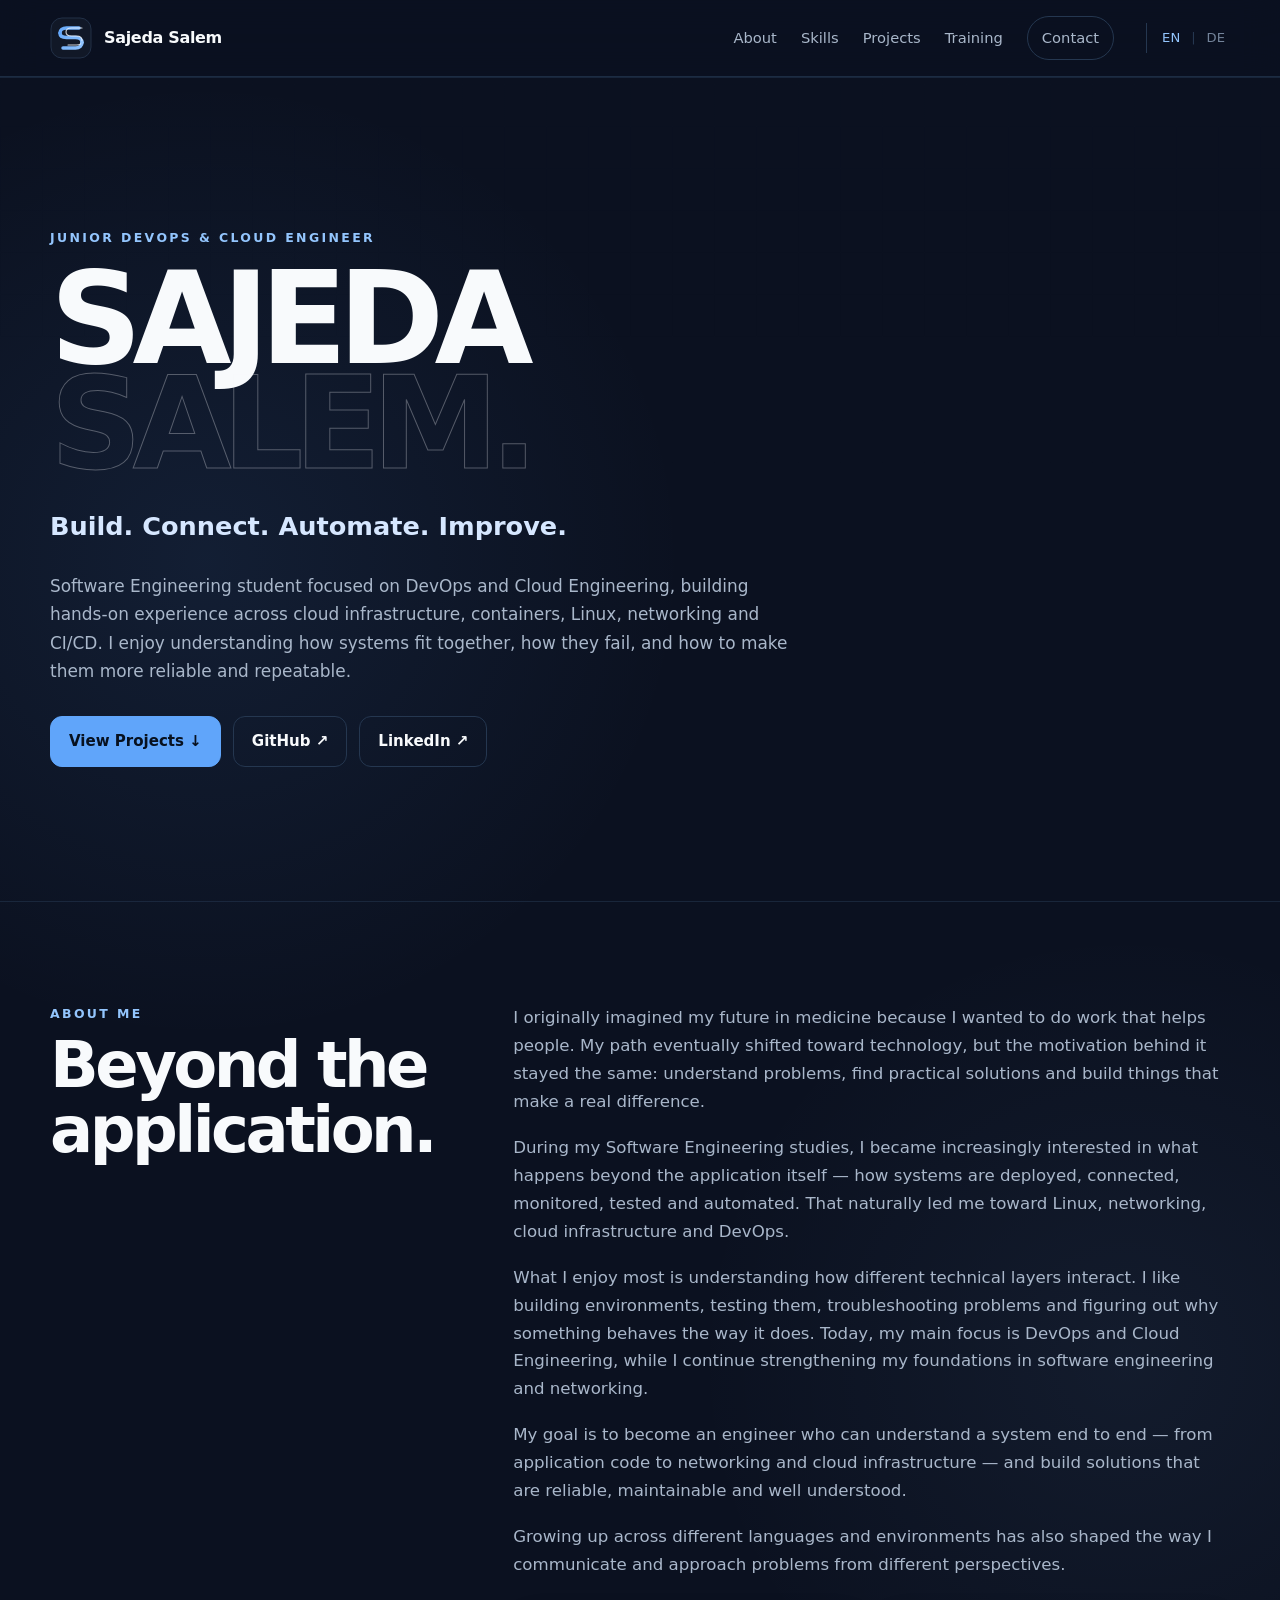
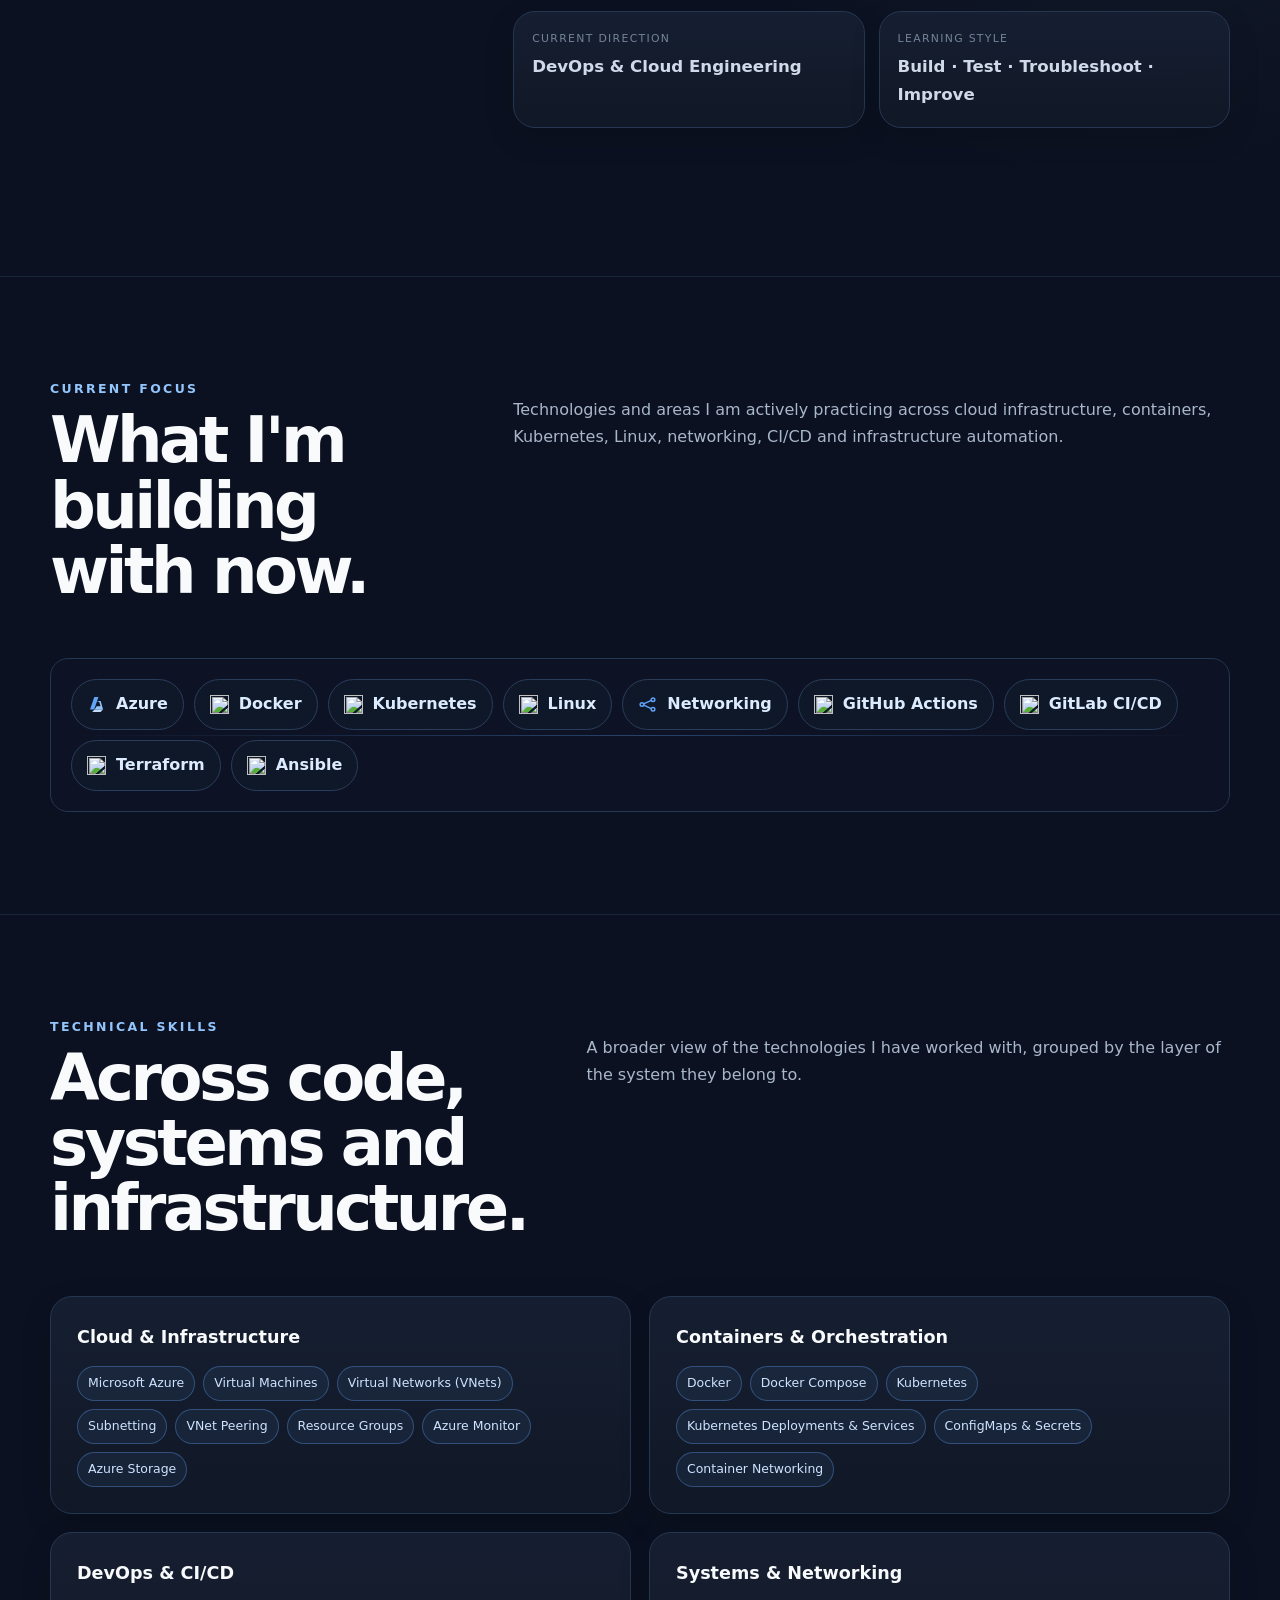
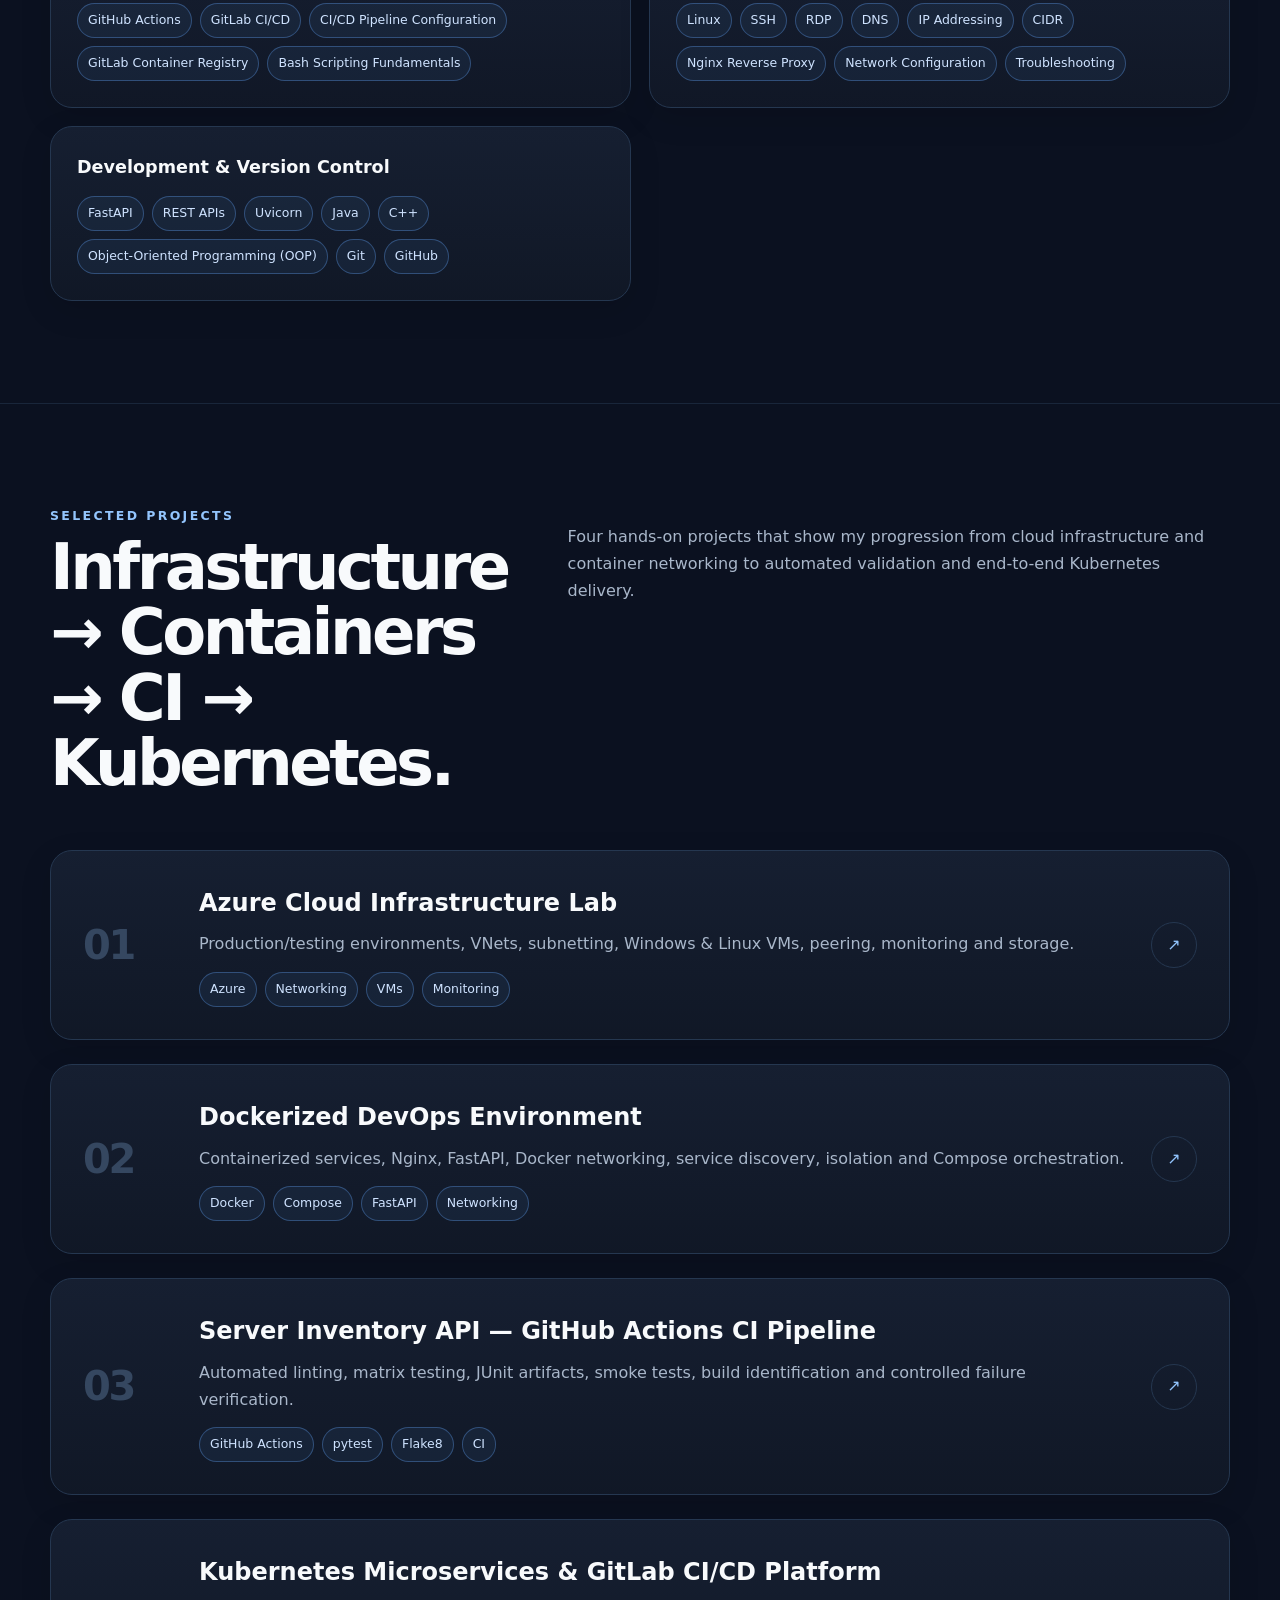
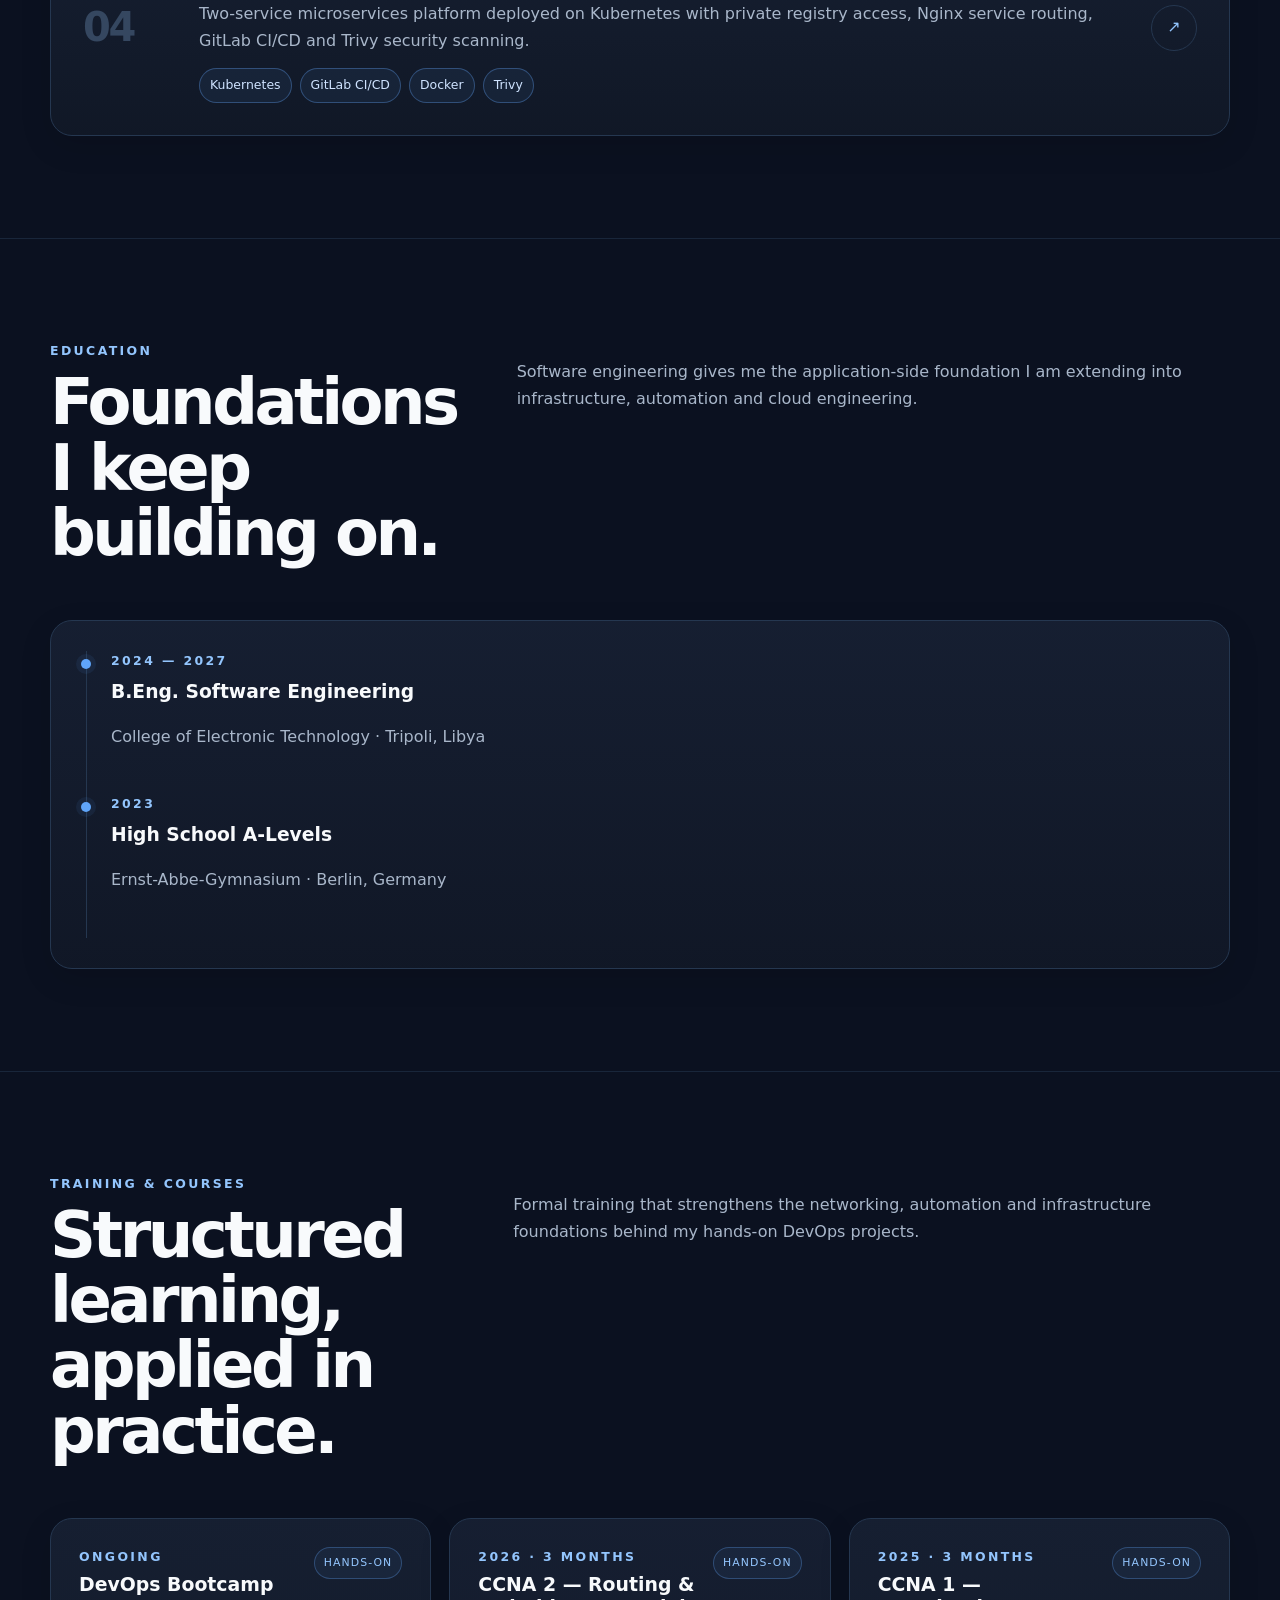
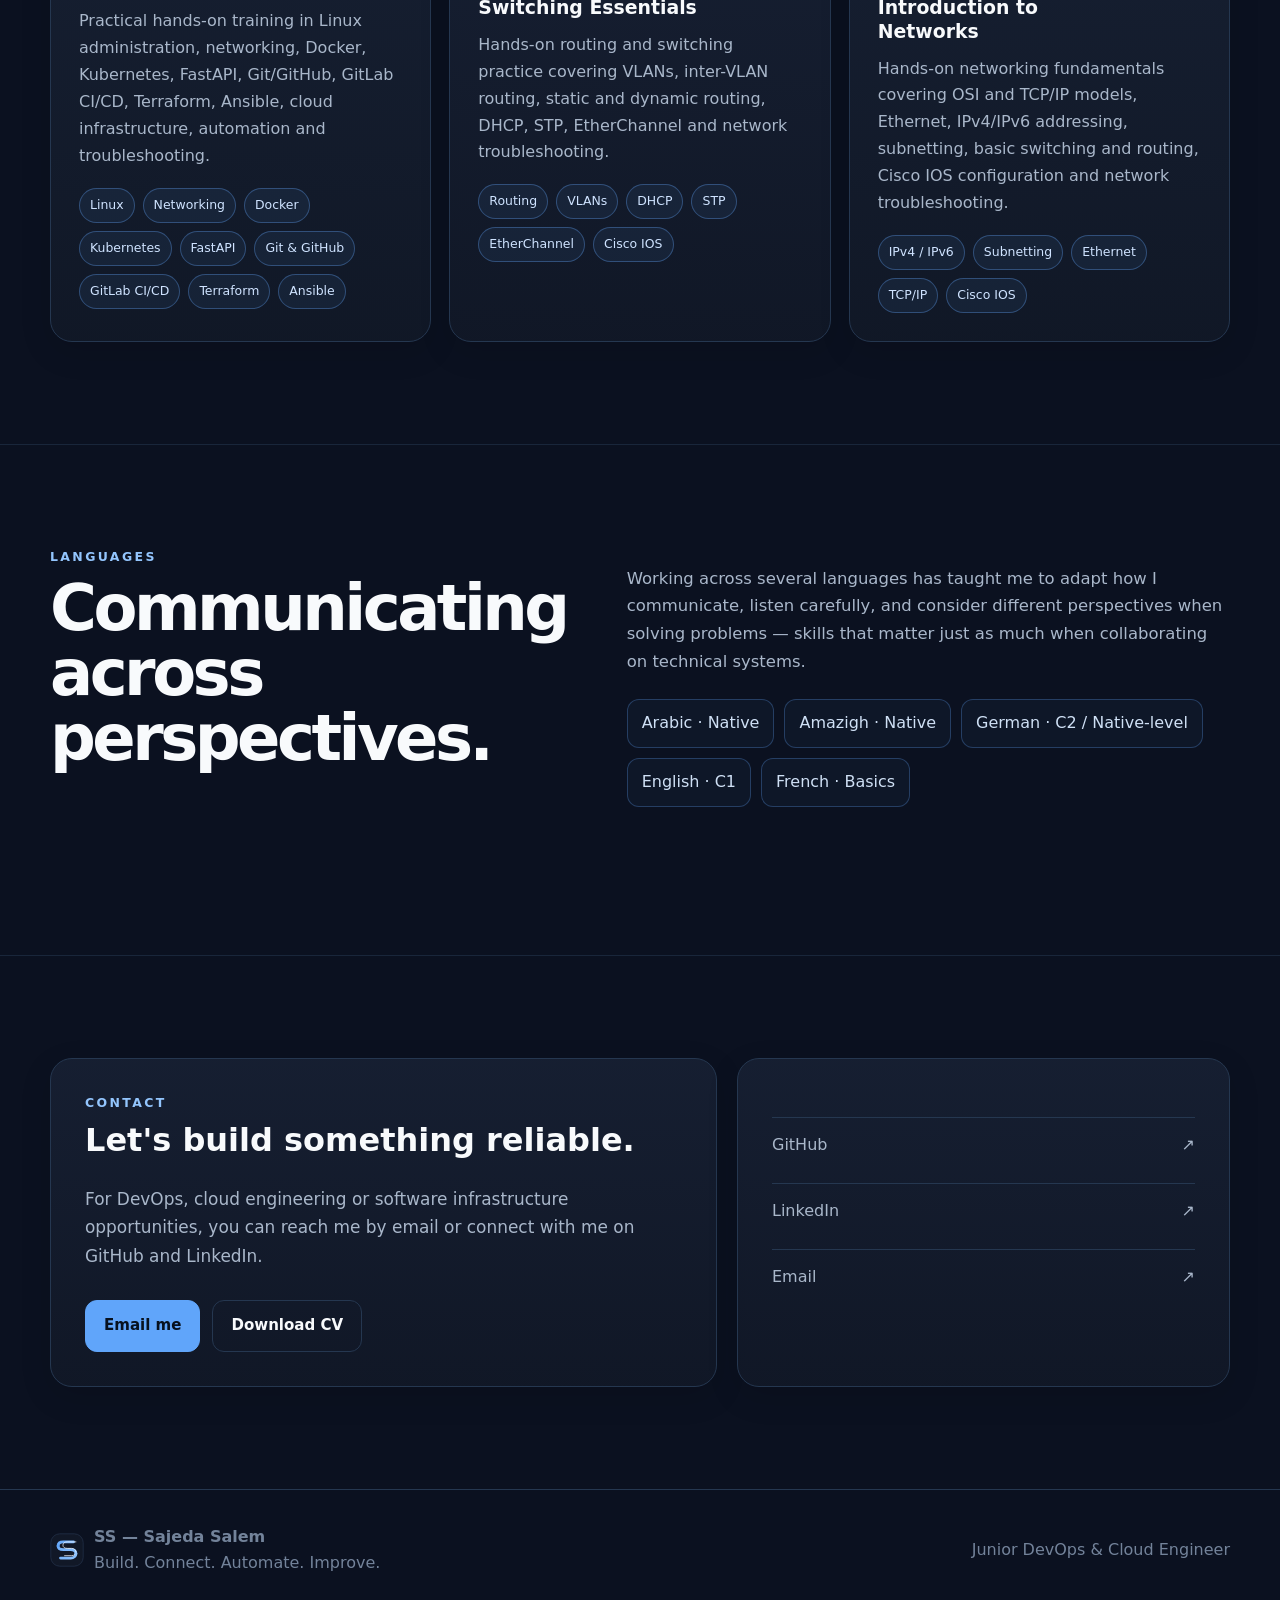
==== commit 40e2998b: "Add files via upload Update bilingual portfolio" ====
--- a/sajeda-salem-portfolio/index.html
+++ b/sajeda-salem-portfolio/index.html
@@ -1,23 +1,21 @@
-<!doctype html><html lang="en"><head>
-<meta charset="utf-8"><meta name="viewport" content="width=device-width,initial-scale=1">
-<meta name="description" content="Sajeda Salem — Junior DevOps & Cloud Engineer. Azure, Docker, Kubernetes, Linux, Networking, GitHub Actions and GitLab CI/CD projects.">
-<title>Sajeda Salem — Junior DevOps & Cloud Engineer</title>
-<link rel="icon" href="assets/ss-logo.svg"><link rel="stylesheet" href="assets/styles.css"></head><body>
-
+<!DOCTYPE html>
+<html lang="en"><head>
+<meta charset="utf-8"/><meta content="width=device-width,initial-scale=1" name="viewport"/>
+<meta content="Sajeda Salem — Junior DevOps &amp; Cloud Engineer. Azure, Docker, Kubernetes, Linux, Networking, GitHub Actions and GitLab CI/CD projects." name="description"/>
+<title>Sajeda Salem — Junior DevOps &amp; Cloud Engineer</title>
+<link href="assets/ss-logo.svg" rel="icon"/><link href="assets/styles.css" rel="stylesheet"/></head><body>
 <header class="nav"><div class="container nav-inner">
-<a class="brand" href=""><img src="assets/ss-logo.svg" alt="SS logo"><span>Sajeda Salem</span></a>
-<nav class="nav-links" aria-label="Main navigation">
-<a href="#about">About</a><a href="#skills">Skills</a><a href="#projects">Projects</a><a href="#training">Training</a><a href="#contact" class="nav-cta">Contact</a>
-</nav></div></header>
-
+<a class="brand" href=""><img alt="SS logo" src="assets/ss-logo.svg"/><span>Sajeda Salem</span></a>
+<nav aria-label="Main navigation" class="nav-links">
+<a href="#about">About</a><a href="#skills">Skills</a><a href="#projects">Projects</a><a href="#training">Training</a><a class="nav-cta" href="#contact">Contact</a>
+<span class="lang-switch"><a class="active-lang" href="index.html">EN</a><span>|</span><a href="de/index.html">DE</a></span></nav></div></header>
 <main>
 <section class="hero"><div class="container hero-grid">
 <div><div class="eyebrow">Junior DevOps &amp; Cloud Engineer</div><h1>SAJEDA <span>SALEM.</span></h1>
 <p class="slogan">Build. Connect. Automate. Improve.</p>
 <p class="lead">Software Engineering student focused on DevOps and Cloud Engineering, building hands-on experience across cloud infrastructure, containers, Linux, networking and CI/CD. I enjoy understanding how systems fit together, how they fail, and how to make them more reliable and repeatable.</p>
-<div class="actions"><a class="btn btn-primary" href="#projects">View Projects ↓</a><a class="btn btn-secondary" target="_blank" rel="noreferrer" href="https://github.com/SajedaSalem">GitHub ↗</a><a class="btn btn-secondary" target="_blank" rel="noreferrer" href="https://www.linkedin.com/in/sajeda-salem/">LinkedIn ↗</a></div></div>
+<div class="actions"><a class="btn btn-primary" href="#projects">View Projects ↓</a><a class="btn btn-secondary" href="https://github.com/SajedaSalem" rel="noreferrer" target="_blank">GitHub ↗</a><a class="btn btn-secondary" href="https://www.linkedin.com/in/sajeda-salem/" rel="noreferrer" target="_blank">LinkedIn ↗</a></div></div>
 </div></section>
-
 <section id="about"><div class="container"><div class="section-head reveal">
 <div><div class="section-kicker">About me</div><h2>Beyond the application.</h2></div>
 <div class="about-copy">
@@ -28,22 +26,20 @@
 <p>Growing up across different languages and environments has also shaped the way I communicate and approach problems from different perspectives.</p>
 <div class="about-meta"><div class="meta-card"><small>Current direction</small><strong>DevOps &amp; Cloud Engineering</strong></div><div class="meta-card"><small>Learning style</small><strong>Build · Test · Troubleshoot · Improve</strong></div></div>
 </div></div></div></section>
-
 <section id="focus"><div class="container">
 <div class="section-head reveal"><div><div class="section-kicker">Current focus</div><h2>What I'm building with now.</h2></div><p>Technologies and areas I am actively practicing across cloud infrastructure, containers, Kubernetes, Linux, networking, CI/CD and infrastructure automation.</p></div>
 <div class="focus-track reveal">
-<span class="focus-pill"><img class="focus-icon" src="assets/azure-logo.svg" alt="" aria-hidden="true">Azure</span>
-<span class="focus-pill"><img class="focus-icon" src="https://cdn.simpleicons.org/docker/60A5FA" alt="" aria-hidden="true">Docker</span>
-<span class="focus-pill"><img class="focus-icon" src="https://cdn.simpleicons.org/kubernetes/60A5FA" alt="" aria-hidden="true">Kubernetes</span>
-<span class="focus-pill"><img class="focus-icon" src="https://cdn.simpleicons.org/linux/60A5FA" alt="" aria-hidden="true">Linux</span>
-<span class="focus-pill"><svg class="focus-icon focus-icon-stroke" viewBox="0 0 24 24" fill="none" aria-hidden="true"><circle cx="5" cy="12" r="2.3"/><circle cx="19" cy="6" r="2.3"/><circle cx="19" cy="18" r="2.3"/><path d="M7.2 11.1 16.7 6.9M7.2 12.9l9.5 4.2"/></svg>Networking</span>
-<span class="focus-pill"><img class="focus-icon" src="https://cdn.simpleicons.org/githubactions/60A5FA" alt="" aria-hidden="true">GitHub Actions</span>
-<span class="focus-pill"><img class="focus-icon" src="https://cdn.simpleicons.org/gitlab/60A5FA" alt="" aria-hidden="true">GitLab CI/CD</span>
-<span class="focus-pill"><img class="focus-icon" src="https://cdn.simpleicons.org/terraform/60A5FA" alt="" aria-hidden="true">Terraform</span>
-<span class="focus-pill"><img class="focus-icon" src="https://cdn.simpleicons.org/ansible/60A5FA" alt="" aria-hidden="true">Ansible</span>
+<span class="focus-pill"><img alt="" aria-hidden="true" class="focus-icon" src="assets/azure-logo.svg"/>Azure</span>
+<span class="focus-pill"><img alt="" aria-hidden="true" class="focus-icon" src="https://cdn.simpleicons.org/docker/60A5FA"/>Docker</span>
+<span class="focus-pill"><img alt="" aria-hidden="true" class="focus-icon" src="https://cdn.simpleicons.org/kubernetes/60A5FA"/>Kubernetes</span>
+<span class="focus-pill"><img alt="" aria-hidden="true" class="focus-icon" src="https://cdn.simpleicons.org/linux/60A5FA"/>Linux</span>
+<span class="focus-pill"><svg aria-hidden="true" class="focus-icon focus-icon-stroke" fill="none" viewbox="0 0 24 24"><circle cx="5" cy="12" r="2.3"></circle><circle cx="19" cy="6" r="2.3"></circle><circle cx="19" cy="18" r="2.3"></circle><path d="M7.2 11.1 16.7 6.9M7.2 12.9l9.5 4.2"></path></svg>Networking</span>
+<span class="focus-pill"><img alt="" aria-hidden="true" class="focus-icon" src="https://cdn.simpleicons.org/githubactions/60A5FA"/>GitHub Actions</span>
+<span class="focus-pill"><img alt="" aria-hidden="true" class="focus-icon" src="https://cdn.simpleicons.org/gitlab/60A5FA"/>GitLab CI/CD</span>
+<span class="focus-pill"><img alt="" aria-hidden="true" class="focus-icon" src="https://cdn.simpleicons.org/terraform/60A5FA"/>Terraform</span>
+<span class="focus-pill"><img alt="" aria-hidden="true" class="focus-icon" src="https://cdn.simpleicons.org/ansible/60A5FA"/>Ansible</span>
 </div>
 </div></section>
-
 <section id="skills"><div class="container">
 <div class="section-head reveal"><div><div class="section-kicker">Technical skills</div><h2>Across code, systems and infrastructure.</h2></div><p>A broader view of the technologies I have worked with, grouped by the layer of the system they belong to.</p></div>
 <div class="skills-grid reveal">
@@ -53,7 +49,6 @@
 <article class="skill-card"><h3>Systems &amp; Networking</h3><div class="tags"><span class="tag">Linux</span><span class="tag">SSH</span><span class="tag">RDP</span><span class="tag">DNS</span><span class="tag">IP Addressing</span><span class="tag">CIDR</span><span class="tag">Nginx Reverse Proxy</span><span class="tag">Network Configuration</span><span class="tag">Troubleshooting</span></div></article>
 <article class="skill-card"><h3>Development &amp; Version Control</h3><div class="tags"><span class="tag">FastAPI</span><span class="tag">REST APIs</span><span class="tag">Uvicorn</span><span class="tag">Java</span><span class="tag">C++</span><span class="tag">Object-Oriented Programming (OOP)</span><span class="tag">Git</span><span class="tag">GitHub</span></div></article>
 </div></div></section>
-
 <section id="projects"><div class="container">
 <div class="section-head reveal"><div><div class="section-kicker">Selected projects</div><h2>Infrastructure → Containers → CI → Kubernetes.</h2></div><p>Four hands-on projects that show my progression from cloud infrastructure and container networking to automated validation and end-to-end Kubernetes delivery.</p></div>
 <div class="projects-grid reveal">
@@ -62,7 +57,6 @@
 <a class="project-card" href="projects/ci.html"><div class="project-no">03</div><div><h3>Server Inventory API — GitHub Actions CI Pipeline</h3><p>Automated linting, matrix testing, JUnit artifacts, smoke tests, build identification and controlled failure verification.</p><div class="tags" style="margin-top:14px"><span class="tag">GitHub Actions</span><span class="tag">pytest</span><span class="tag">Flake8</span><span class="tag">CI</span></div></div><div class="arrow">↗</div></a>
 <a class="project-card" href="projects/kubernetes.html"><div class="project-no">04</div><div><h3>Kubernetes Microservices &amp; GitLab CI/CD Platform</h3><p>Two-service microservices platform deployed on Kubernetes with private registry access, Nginx service routing, GitLab CI/CD and Trivy security scanning.</p><div class="tags" style="margin-top:14px"><span class="tag">Kubernetes</span><span class="tag">GitLab CI/CD</span><span class="tag">Docker</span><span class="tag">Trivy</span></div></div><div class="arrow">↗</div></a>
 </div></div></section>
-
 <section id="education"><div class="container">
 <div class="section-head reveal"><div><div class="section-kicker">Education</div><h2>Foundations I keep building on.</h2></div><p>Software engineering gives me the application-side foundation I am extending into infrastructure, automation and cloud engineering.</p></div>
 <div class="edu-grid edu-grid-single reveal"><article class="education-card"><div class="timeline">
@@ -70,8 +64,6 @@
 <div class="timeline-item"><div class="eyebrow">2023</div><h3>High School A-Levels</h3><p>Ernst-Abbe-Gymnasium · Berlin, Germany</p></div>
 </div></article></div>
 </div></section>
-
-
 <section id="training"><div class="container">
 <div class="section-head reveal"><div><div class="section-kicker">Training &amp; Courses</div><h2>Structured learning, applied in practice.</h2></div><p>Formal training that strengthens the networking, automation and infrastructure foundations behind my hands-on DevOps projects.</p></div>
 <div class="training-grid reveal">
@@ -85,23 +77,20 @@
 <p class="language-note">Working across several languages has taught me to adapt how I communicate, listen carefully, and consider different perspectives when solving problems — skills that matter just as much when collaborating on technical systems.</p>
 <div class="languages"><span class="lang">Arabic · Native</span><span class="lang">Amazigh · Native</span><span class="lang">German · C2 / Native-level</span><span class="lang">English · C1</span><span class="lang">French · Basics</span></div>
 </div></div></div></section>
-
 <section id="contact"><div class="container"><div class="contact-grid reveal">
-<article class="contact-card"><div class="section-kicker">Contact</div><h3>Let's build something reliable.</h3><p class="lead">For DevOps, cloud engineering or software infrastructure opportunities, you can reach me by email or connect with me on GitHub and LinkedIn.</p><div class="actions"><a class="btn btn-primary" href="mailto:sajedaa.salemm@gmail.com">Email me</a><a class="btn btn-secondary" href="assets/Sajeda-Salem-CV.pdf" download>Download CV</a></div></article>
-<article class="contact-card"><div class="contact-links"><a class="contact-link" target="_blank" rel="noreferrer" href="https://github.com/SajedaSalem"><span>GitHub</span><span>↗</span></a><a class="contact-link" target="_blank" rel="noreferrer" href="https://www.linkedin.com/in/sajeda-salem/"><span>LinkedIn</span><span>↗</span></a><a class="contact-link" href="mailto:sajedaa.salemm@gmail.com"><span>Email</span><span>↗</span></a></div></article>
+<article class="contact-card"><div class="section-kicker">Contact</div><h3>Let's build something reliable.</h3><p class="lead">For DevOps, cloud engineering or software infrastructure opportunities, you can reach me by email or connect with me on GitHub and LinkedIn.</p><div class="actions"><a class="btn btn-primary" href="mailto:sajedaa.salemm@gmail.com">Email me</a><a class="btn btn-secondary" download="" href="assets/Sajeda-Salem-CV.pdf">Download CV</a></div></article>
+<article class="contact-card"><div class="contact-links"><a class="contact-link" href="https://github.com/SajedaSalem" rel="noreferrer" target="_blank"><span>GitHub</span><span>↗</span></a><a class="contact-link" href="https://www.linkedin.com/in/sajeda-salem/" rel="noreferrer" target="_blank"><span>LinkedIn</span><span>↗</span></a><a class="contact-link" href="mailto:sajedaa.salemm@gmail.com"><span>Email</span><span>↗</span></a></div></article>
 </div></div></section>
 </main>
-
 <footer class="footer"><div class="container footer-inner">
-<div class="footer-brand"><img src="assets/ss-logo.svg" alt=""><div><strong>SS — Sajeda Salem</strong><br><span>Build. Connect. Automate. Improve.</span></div></div>
+<div class="footer-brand"><img alt="" src="assets/ss-logo.svg"/><div><strong>SS — Sajeda Salem</strong><br/><span>Build. Connect. Automate. Improve.</span></div></div>
 <div>Junior DevOps &amp; Cloud Engineer</div></div></footer>
-
 <script src="assets/script.js"></script>
-<div class="image-lightbox" id="imageLightbox" aria-hidden="true" role="dialog" aria-label="Expanded project screenshot">
-  <div class="image-lightbox-dialog">
-    <button class="image-lightbox-close" type="button" aria-label="Close image">×</button>
-    <img src="" alt="">
-    <div class="image-lightbox-caption"></div>
-  </div>
+<div aria-hidden="true" aria-label="Expanded project screenshot" class="image-lightbox" id="imageLightbox" role="dialog">
+<div class="image-lightbox-dialog">
+<button aria-label="Close image" class="image-lightbox-close" type="button">×</button>
+<img alt="" src=""/>
+<div class="image-lightbox-caption"></div>
+</div>
 </div>
 </body></html>
--- a/sajeda-salem-portfolio/assets/styles.css
+++ b/sajeda-salem-portfolio/assets/styles.css
@@ -329,3 +329,5 @@
   object-fit:contain;
   object-position:center;
 }
+
+.lang-switch{display:inline-flex;align-items:center;gap:6px;margin-left:8px;padding-left:10px;border-left:1px solid var(--border);font-size:.82rem;white-space:nowrap}.lang-switch a{padding:4px 5px;color:var(--muted)}.lang-switch a:hover,.lang-switch a.active-lang{color:var(--accent-soft)}.lang-switch span{color:var(--border)}@media(max-width:760px){.lang-switch{margin-left:0;padding-left:0;border-left:0}}
